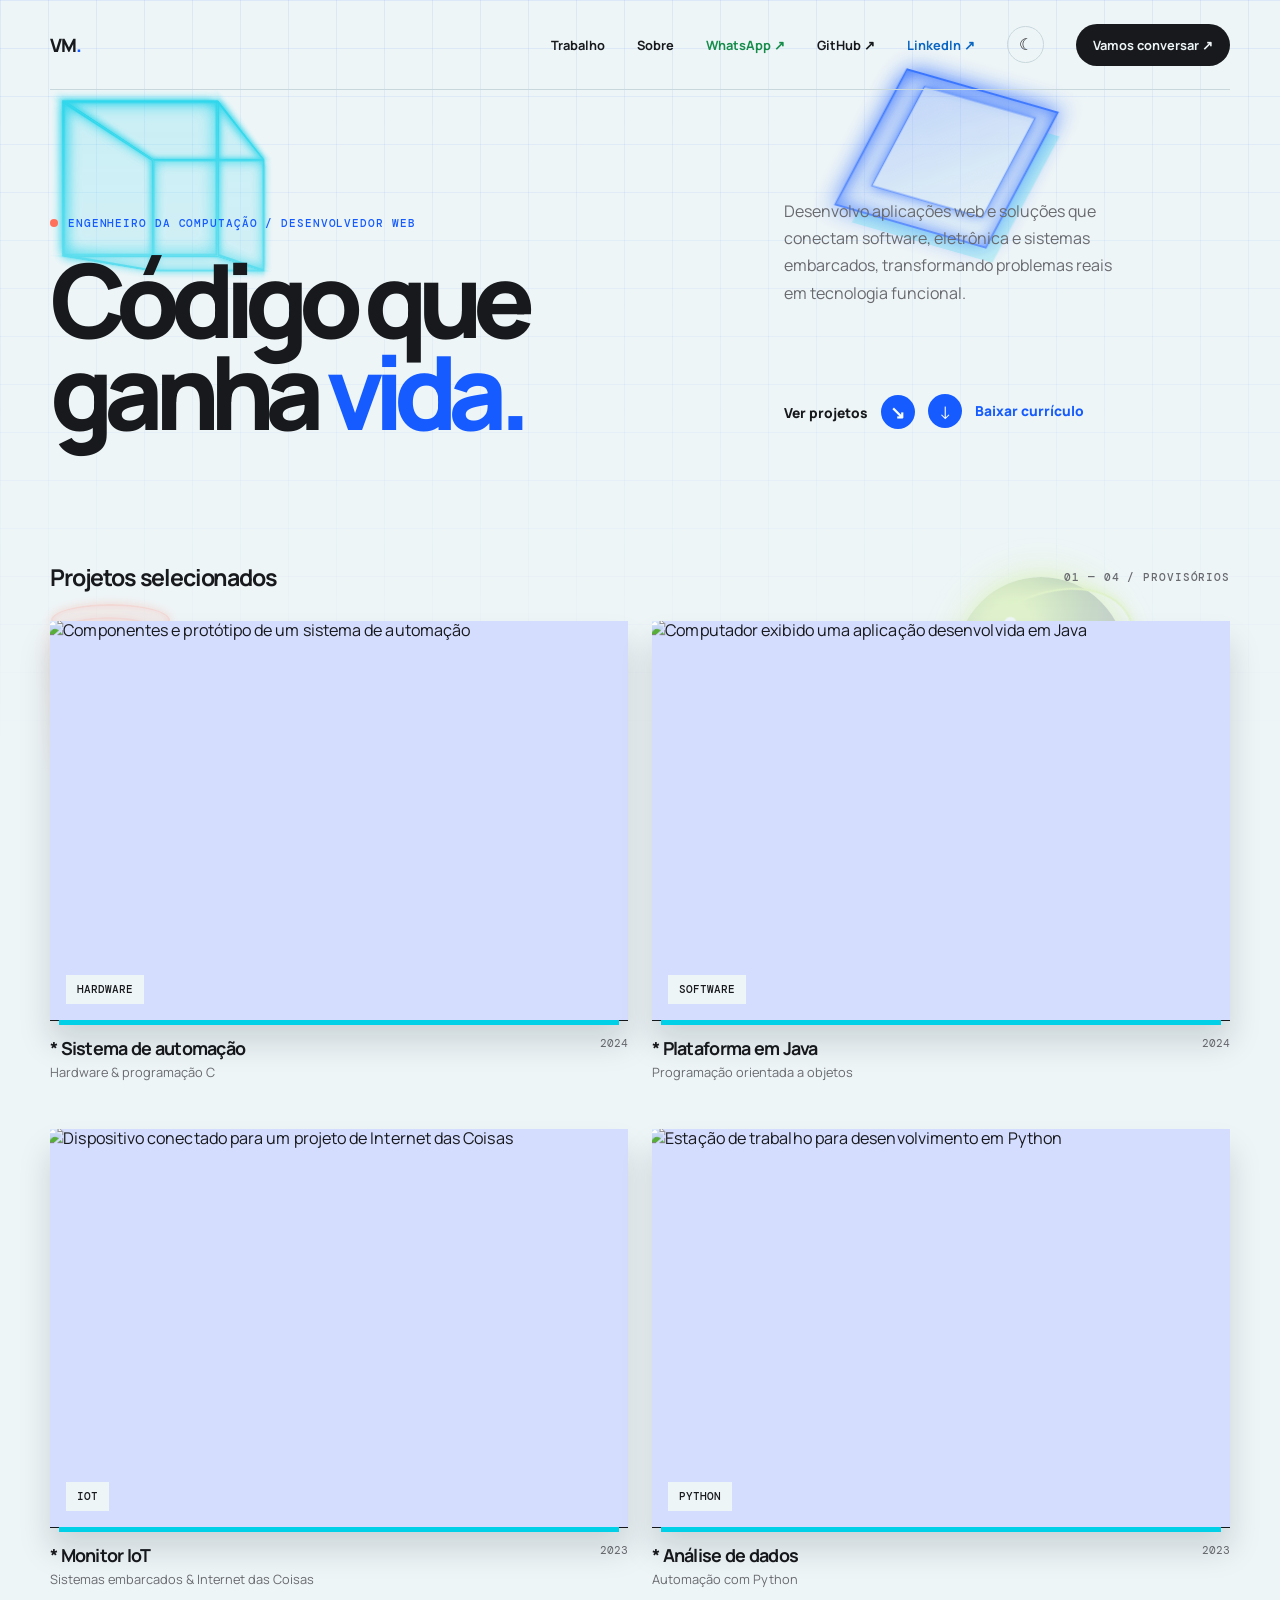
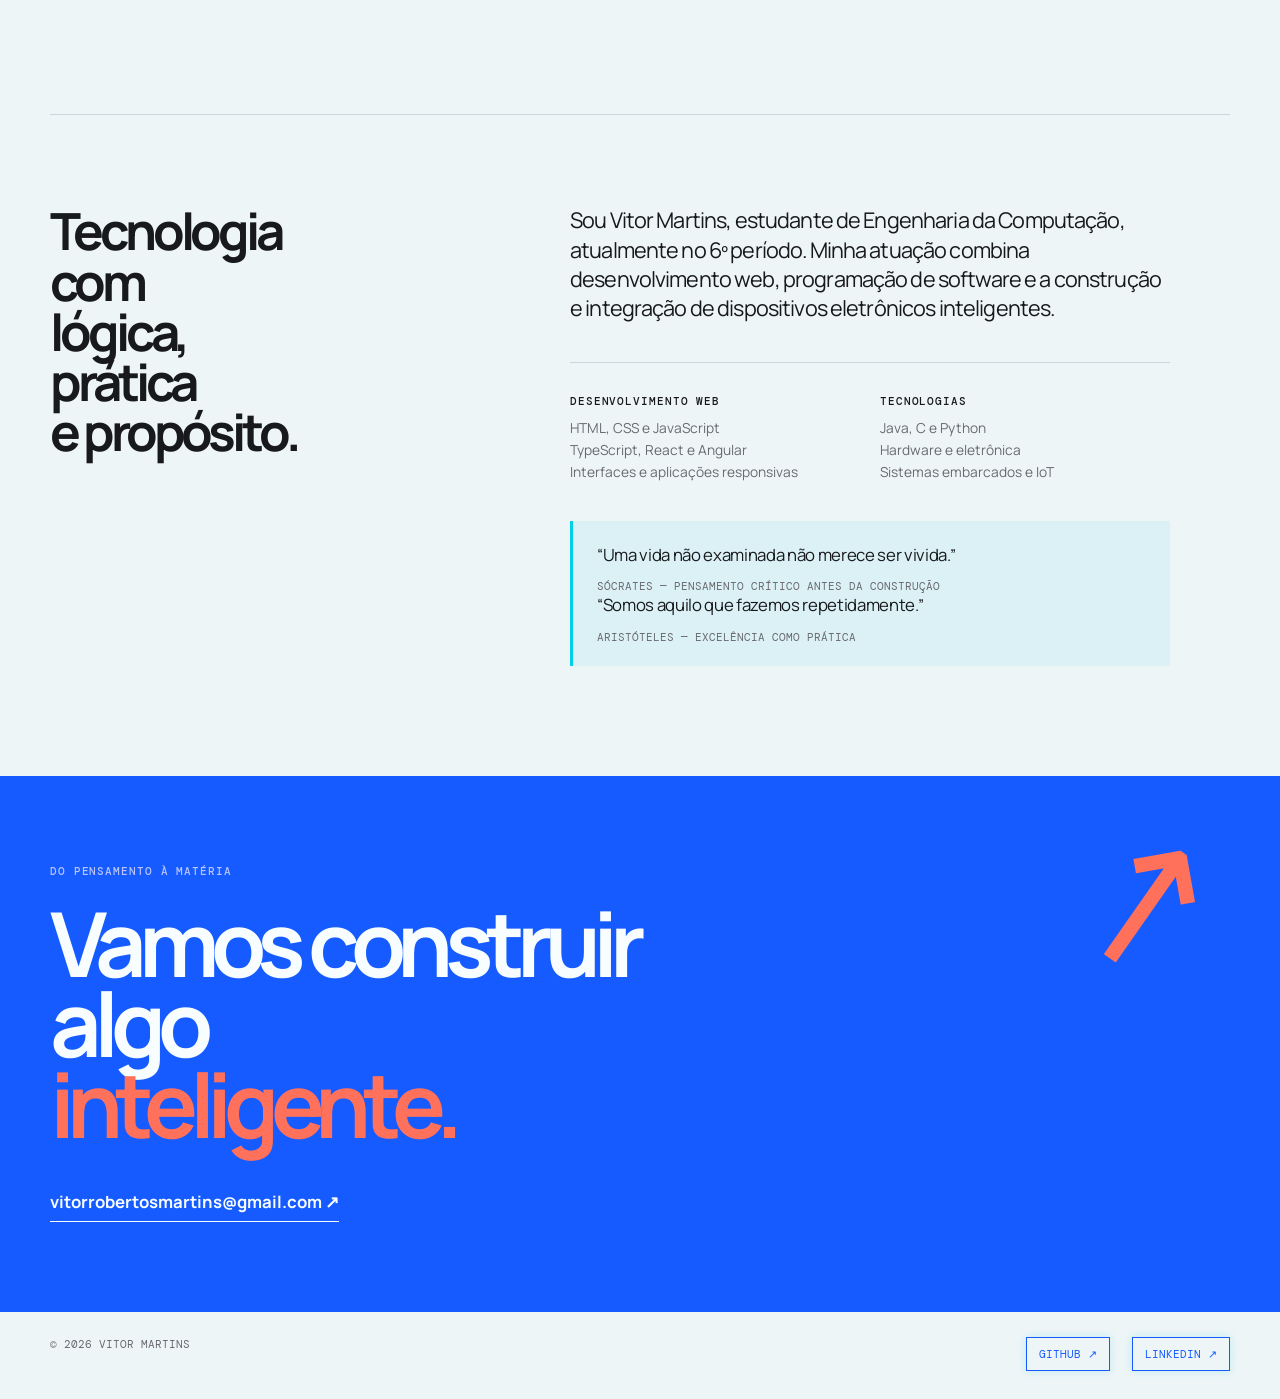
==== index.html @ 66c99a8d "primeiro commit" ====
<!DOCTYPE html>
<html lang="pt-BR">
<head>
    <meta charset="UTF-8">
    <meta name="viewport" content="width=device-width, initial-scale=1.0">
    <meta name="description" content="Portfólio de Vitor Martins, engenheiro da computação especializado em software, hardware e sistemas embarcados.">
    <link rel="preconnect" href="https://fonts.googleapis.com">
    <link rel="preconnect" href="https://fonts.gstatic.com" crossorigin>
    <link href="https://fonts.googleapis.com/css2?family=DM+Mono:wght@400;500&family=Manrope:wght@400;500;600;700;800&display=swap" rel="stylesheet">
    <title>Vitor Martins — Engenheiro da computação</title>
    <link rel="stylesheet" href="style.css">
</head>
<body>
    <div class="tech-background" aria-hidden="true">
        <div class="tech-object tech-cube">
            <div class="cube-core">
                <span class="cube-face cube-face--front"></span>
                <span class="cube-face cube-face--back"></span>
                <span class="cube-face cube-face--right"></span>
                <span class="cube-face cube-face--left"></span>
                <span class="cube-face cube-face--top"></span>
                <span class="cube-face cube-face--bottom"></span>
            </div>
        </div>
        <span class="tech-object tech-prism"></span>
        <span class="tech-object tech-sphere"></span>
        <span class="tech-object tech-cylinder"></span>
        <span class="tech-object tech-pyramid"></span>
    </div>
    <header class="shell topbar">
        <a class="mark" href="#top">VM<span>.</span></a>
        <nav class="nav" aria-label="Navegação principal">
            <a href="#trabalho">Trabalho</a>
            <a href="#sobre">Sobre</a>
            <a class="nav-whatsapp" href="https://wa.me/5581992710955" target="_blank" rel="noopener noreferrer">WhatsApp ↗</a>
            <a class="nav-github" href="https://github.com/VitorMartinsRS" target="_blank" rel="noopener noreferrer">GitHub ↗</a>
            <a class="nav-linkedin" href="https://www.linkedin.com/in/vitormartinsrs" target="_blank" rel="noopener noreferrer">LinkedIn ↗</a>
             <button class="theme-toggle" type="button" aria-label="Ativar tema escuro" title="Alternar tema"><span aria-hidden="true">☾</span></button>
            <a class="nav-contact" href="#contato">Vamos conversar ↗</a>
        </nav>
    </header>
    <main id="top">
        <section class="shell hero">
            <div>
                <div class="eyebrow">Engenheiro da computação / Desenvolvedor web</div>
                <h1>Código que<br>ganha <em>vida.</em></h1>
            </div>
            <div class="hero-aside">
                <p>Desenvolvo aplicações web e soluções que conectam software, eletrônica e sistemas embarcados, transformando problemas reais em tecnologia funcional.</p>
                <a class="arrow-link" href="#trabalho">Ver projetos <span>↘</span></a>
                <a class="resume-link" href="curriculo-vitor-martins.html" download>Baixar currículo</a>
            </div>
        </section>

        <section class="shell work-section" id="trabalho">
            <div class="section-head">
                <h2>Projetos selecionados</h2>
                <span class="label">01 — 04 / provisórios</span>
            </div>
            <div class="project-grid">
                <a class="project" href="#contato">
                    <div class="project-image"><img src="" alt="Componentes e protótipo de um sistema de automação" loading="lazy"><span class="project-tag">Hardware</span></div>
                    <div class="project-meta"><div><h3>* Sistema de automação</h3><p>Hardware & programação C</p></div><span class="project-year">2024</span></div>
                </a>
                <a class="project" href="#contato">
                    <div class="project-image"><img src="" alt="Computador exibido uma aplicação desenvolvida em Java" loading="lazy"><span class="project-tag">Software</span></div>
                    <div class="project-meta"><div><h3>* Plataforma em Java</h3><p>Programação orientada a objetos</p></div><span class="project-year">2024</span></div>
                </a>
                <a class="project" href="#contato">
                    <div class="project-image"><img src="" alt="Dispositivo conectado para um projeto de Internet das Coisas" loading="lazy"><span class="project-tag">IoT</span></div>
                    <div class="project-meta"><div><h3>* Monitor IoT</h3><p>Sistemas embarcados & Internet das Coisas</p></div><span class="project-year">2023</span></div>
                </a>
                <a class="project" href="#contato">
                    <div class="project-image"><img src="" alt="Estação de trabalho para desenvolvimento em Python" loading="lazy"><span class="project-tag">Python</span></div>
                    <div class="project-meta"><div><h3>* Análise de dados</h3><p>Automação com Python</p></div><span class="project-year">2023</span></div>
                </a>
            </div>
        </section>

        <section class="shell about" id="sobre">
            <h2>Tecnologia com<br>lógica, prática<br>e propósito.</h2>
            <div class="about-copy">
                <p>Sou Vitor Martins, estudante de Engenharia da Computação, atualmente no 6º período. Minha atuação combina desenvolvimento web, programação de software e a construção e integração de dispositivos eletrônicos inteligentes.</p>
                <div class="details">
                    <div><span class="label">Desenvolvimento web</span><p>HTML, CSS e JavaScript<br>TypeScript, React e Angular<br>Interfaces e aplicações responsivas</p></div>
                    <div><span class="label">Tecnologias</span><p>Java, C e Python<br>Hardware e eletrônica<br>Sistemas embarcados e IoT</p></div>
                </div>
                <div class="philosophy-note">
                    <blockquote>“Uma vida não examinada não merece ser vivida.”</blockquote>
                    <cite>Sócrates — pensamento crítico antes da construção</cite>
                    <blockquote>“Somos aquilo que fazemos repetidamente.”</blockquote>
                    <cite>Aristóteles — excelência como prática</cite>
                </div>
            </div>
        </section>
    </main>
    <section class="contact" id="contato">
        <div class="shell">
            <span class="label">Do pensamento à matéria</span>
            <h2>Vamos construir algo<br><span>inteligente.</span></h2>
            <a class="contact-link" href="mailto:vitorrobertosmartins@gmail.com">vitorrobertosmartins@gmail.com ↗</a>
        </div>
    </section>
    <footer class="shell">
        <span>© 2026 Vitor Martins</span>
        <div class="socials"><a class="social-link--featured" href="https://github.com/VitorMartinsRS" target="_blank" rel="noopener noreferrer">GitHub ↗</a><a class="social-link--featured" href="https://www.linkedin.com/in/vitormartinsrs" target="_blank" rel="noopener noreferrer">LinkedIn ↗</a></div>
    </footer>
    <script>
        const themeToggle = document.querySelector('.theme-toggle');
        const themeIcon = themeToggle.querySelector('span');
        const root = document.documentElement;

        function setTheme(theme) {
            const isDark = theme === 'dark';
            root.dataset.theme = isDark ? 'dark' : 'light';
            themeIcon.textContent = isDark ? '☀' : '☾';
            themeToggle.setAttribute('aria-label', isDark ? 'Ativar tema claro' : 'Ativar tema escuro');
        }

        const savedTheme = localStorage.getItem('portfolio-theme');
        const preferredTheme = window.matchMedia('(prefers-color-scheme: dark)').matches ? 'dark' : 'light';
        setTheme(savedTheme || preferredTheme);

        themeToggle.addEventListener('click', () => {
            const nextTheme = root.dataset.theme === 'dark' ? 'light' : 'dark';
            localStorage.setItem('portfolio-theme', nextTheme);
            setTheme(nextTheme);
        });
    </script>
</body>
</html>
---- style.css ----
:root {
            --ink: #17191c;
            --muted: #686a6f;
            --paper: #eef5f7;
            --line: #c7d7dc;
            --blue: #155bff;
            --coral: #ff715b;
            --cyan: #00cfe8;
            --lime: #a9e52b;
            --white: #f8fdff;
            --mono: "DM Mono", monospace;
            --sans: "Manrope", sans-serif;
        }

        :root[data-theme="dark"] {
            --ink: #eaf7ff;
            --muted: #9bb1c2;
            --paper: #081522;
            --line: #28435b;
            --white: #f8fdff;
        }

        * { box-sizing: border-box; }

        html { scroll-behavior: smooth; }

        body {
            margin: 0;
            color: var(--ink);
            background: var(--paper);
            font-family: var(--sans);
            -webkit-font-smoothing: antialiased;
            transition: color .25s ease, background-color .25s ease;
        }

        .tech-background {
            position: fixed;
            z-index: 0;
            inset: 0;
            overflow: hidden;
            pointer-events: none;
            perspective: 900px;
            opacity: .92;
            background-image: linear-gradient(rgba(21, 91, 255, .085) 1px, transparent 1px), linear-gradient(90deg, rgba(21, 91, 255, .085) 1px, transparent 1px);
            background-size: 48px 48px;
            mask-image: linear-gradient(to bottom, black 0%, transparent 88%);
        }

        .tech-object { position: absolute; pointer-events: none; transform-style: preserve-3d; }
        .tech-cube { width: 130px; height: 130px; top: 15%; left: 9%; color: var(--cyan); perspective: 700px; animation: cube-float 16s ease-in-out infinite; }
        .tech-cube .cube-core { position: absolute; inset: 0; transform-style: preserve-3d; animation: cube-spin 18s linear infinite; }
        .cube-face { position: absolute; inset: 0; border: 2px solid currentColor; background: rgba(0, 207, 232, .1); box-shadow: 0 0 9px currentColor, inset 0 0 14px currentColor; backface-visibility: visible; }
        .cube-face--front { transform: translateZ(65px); }
        .cube-face--back { transform: rotateY(180deg) translateZ(65px); }
        .cube-face--right { transform: rotateY(90deg) translateZ(65px); }
        .cube-face--left { transform: rotateY(-90deg) translateZ(65px); }
        .cube-face--top { transform: rotateX(90deg) translateZ(65px); }
        .cube-face--bottom { transform: rotateX(-90deg) translateZ(65px); }
        .tech-prism { width: 155px; height: 155px; top: 9%; right: 20%; color: var(--blue); transform: rotate(28deg) skewY(-12deg); border: 2px solid currentColor; background: linear-gradient(135deg, rgba(21, 91, 255, .28), rgba(0, 207, 232, .04)); box-shadow: 18px 18px 0 -6px rgba(0, 207, 232, .3), 0 0 22px var(--blue), inset 0 0 18px var(--blue); animation: prism-float 19s ease-in-out infinite; }
        .tech-prism::after { content: ""; position: absolute; inset: 20px; border: 1px solid currentColor; transform: translateZ(20px); box-shadow: 0 0 12px currentColor; }
        .tech-sphere { width: 170px; height: 170px; right: 12%; bottom: 17%; border-radius: 50%; background: radial-gradient(circle at 32% 27%, #f8fdff 0 3%, var(--lime) 4% 12%, #4e8e18 38%, #071b22 76%); box-shadow: -18px 20px 0 -8px rgba(169, 229, 43, .55), 0 0 18px var(--lime), 0 0 48px rgba(169, 229, 43, .6); animation: sphere-float 21s ease-in-out infinite; }
        .tech-sphere::after { content: ""; position: absolute; inset: 20px -15px; border: 2px solid var(--lime); border-radius: 50%; transform: rotate(-28deg); box-shadow: 0 0 10px var(--lime); }
        .tech-cylinder { width: 115px; height: 175px; left: 4%; bottom: 12%; color: var(--coral); border: 2px solid currentColor; border-radius: 50% / 12%; background: linear-gradient(90deg, rgba(255, 113, 91, .06), rgba(255, 113, 91, .36), rgba(255, 113, 91, .06)); box-shadow: 0 0 18px var(--coral), inset 0 0 20px var(--coral); animation: cylinder-float 18s ease-in-out infinite; }
        .tech-cylinder::before, .tech-cylinder::after { content: ""; position: absolute; left: -2px; width: calc(100% + 4px); height: 28px; border: 2px solid currentColor; border-radius: 50%; box-shadow: 0 0 10px currentColor, inset 0 0 9px currentColor; }
        .tech-cylinder::before { top: -15px; background: rgba(255, 113, 91, .2); }
        .tech-cylinder::after { bottom: -15px; }
        .tech-pyramid { width: 165px; height: 155px; right: 34%; bottom: 4%; color: var(--cyan); clip-path: polygon(50% 0, 100% 100%, 0 100%); background: linear-gradient(118deg, rgba(0, 207, 232, .68) 0 31%, rgba(21, 91, 255, .35) 32% 58%, rgba(169, 229, 43, .25) 59% 100%); filter: drop-shadow(0 0 8px var(--cyan)) drop-shadow(0 0 22px rgba(0, 207, 232, .7)); animation: pyramid-float 20s ease-in-out infinite; }
        .tech-pyramid::before { content: ""; position: absolute; inset: 17px 25px 20px; clip-path: polygon(50% 0, 100% 100%, 0 100%); border: 2px solid currentColor; background: linear-gradient(145deg, rgba(248, 253, 255, .3), transparent 38%); box-shadow: inset 0 0 15px currentColor; }
        .tech-pyramid::after { content: ""; position: absolute; left: -8px; right: -8px; bottom: -4px; height: 18px; border: 2px solid var(--lime); border-radius: 50%; box-shadow: 0 0 8px var(--lime), 0 0 20px rgba(169, 229, 43, .75); }

        @keyframes cube-float { 0%, 100% { transform: translate3d(0, 0, 0); } 50% { transform: translate3d(38px, 28px, 0); } }
        @keyframes cube-spin { from { transform: rotateX(-18deg) rotateY(0deg) rotateZ(8deg); } to { transform: rotateX(-18deg) rotateY(360deg) rotateZ(8deg); } }
        @keyframes prism-float { 0%, 100% { transform: rotate(28deg) skewY(-12deg) translate3d(0, 0, 0); } 50% { transform: rotate(48deg) skewY(-12deg) translate3d(-28px, 36px, 0); } }
        @keyframes sphere-float { 0%, 100% { transform: translate3d(0, 0, 0) rotate(0deg); } 50% { transform: translate3d(-32px, -46px, 0) rotate(25deg); } }
        @keyframes cylinder-float { 0%, 100% { transform: translate3d(0, 0, 0) rotate(-8deg); } 50% { transform: translate3d(28px, -34px, 0) rotate(8deg); } }
        @keyframes pyramid-float {
            0%, 100% { transform: translate3d(0, 0, 0) rotate(0deg); }
            25% { transform: translate3d(42px, -18px, 28px) rotate(8deg); }
            50% { transform: translate3d(-24px, -62px, 70px) rotate(18deg); }
            75% { transform: translate3d(-70px, -20px, 28px) rotate(8deg); }
        }

        body > header, body > main, body > .contact, body > footer { position: relative; z-index: 1; }

        @media (prefers-reduced-motion: reduce) {
            html { scroll-behavior: auto; }
            .tech-object, .tech-cube .cube-core, body, .project-image img { animation: none; transition: none; }
        }

        a { color: inherit; text-decoration: none; }

        .shell { width: min(1180px, calc(100% - 64px)); margin: 0 auto; }

        .topbar {
            display: flex;
            align-items: center;
            justify-content: space-between;
            height: 90px;
            border-bottom: 1px solid var(--line);
        }

        .mark { font-size: 1.15rem; font-weight: 800; letter-spacing: -.06em; }
        .mark span { color: var(--blue); }

        .nav { display: flex; align-items: center; gap: 32px; font-size: .8rem; font-weight: 700; }
        .nav a { transition: color .2s ease; }
        .nav a:hover { color: var(--blue); }
        .nav .nav-whatsapp { color: #168c4b; }
        .nav .nav-whatsapp:hover { color: #0d6d39; }
        .nav .nav-github { color: var(--ink); }
        .nav .nav-linkedin { color: #0a66c2; }
        .nav .nav-github:hover, .nav .nav-linkedin:hover { color: var(--blue); }
        .nav .nav-contact { color: var(--paper); background: var(--ink); padding: 12px 17px; border-radius: 99px; }
        .theme-toggle { display: grid; place-items: center; width: 37px; height: 37px; padding: 0; color: var(--ink); background: transparent; border: 1px solid var(--line); border-radius: 50%; cursor: pointer; font-size: 1rem; transition: color .2s ease, border-color .2s ease, transform .2s ease; }
        .theme-toggle:hover { color: var(--blue); border-color: var(--blue); transform: rotate(12deg); }
        .theme-toggle:focus-visible { outline: 2px solid var(--blue); outline-offset: 3px; }

        .hero { padding: 108px 0 124px; display: grid; grid-template-columns: 1.2fr .8fr; gap: 64px; align-items: end; }
        .eyebrow, .label { font: 500 .7rem var(--mono); letter-spacing: .08em; text-transform: uppercase; }
        .eyebrow { display: flex; align-items: center; gap: 10px; color: var(--blue); }
        .eyebrow::before { content: ""; width: 8px; height: 8px; background: var(--coral); border-radius: 50%; }
        h1 { max-width: 760px; margin: 23px 0 0; font-size: clamp(3.8rem, 8vw, 7.4rem); line-height: .9; letter-spacing: -.095em; font-weight: 800; }
        h1 em { color: var(--blue); font-style: normal; }
        .hero-aside { padding-bottom: 8px; }
        .hero-aside p { max-width: 340px; margin: 0 0 36px; color: var(--muted); font-size: 1rem; line-height: 1.7; }
        .arrow-link { display: inline-flex; gap: 13px; align-items: center; font-weight: 800; font-size: .86rem; }
        .arrow-link span { display: grid; place-items: center; width: 34px; height: 34px; color: var(--white); background: var(--blue); border-radius: 50%; font-size: 1.1rem; transition: transform .2s ease; }
        .arrow-link:hover span { transform: translate(3px,-3px); }
        .resume-link { display: inline-flex; align-items: center; gap: 13px; margin-top: 51px; margin-left: 10px; color: var(--blue); font: 800 .86rem var(--sans); text-transform: none; }
        .resume-link::before { content: "↓"; display: grid; place-items: center; width: 34px; height: 34px; color: var(--white); background: var(--blue); border-radius: 50%; font: 1.1rem var(--sans); transition: transform .2s ease; }
        .resume-link:hover::before { transform: translateY(3px); }

        .work-section { padding-bottom: 126px; }
        .section-head { display: flex; align-items: center; justify-content: space-between; margin-bottom: 28px; }
        .section-head h2 { margin: 0; font-size: 1.45rem; letter-spacing: -.05em; }
        .section-head .label { color: var(--muted); }
        .project-grid { display: grid; grid-template-columns: 1fr 1fr; gap: 48px 24px; perspective: 1200px; }
        .project { min-width: 0; perspective: 900px; }
        .project-image { position: relative; overflow: hidden; aspect-ratio: 1.45; background: #d5ddff; transform: rotateX(0deg) rotateY(0deg) translateZ(0); transform-style: preserve-3d; box-shadow: 0 14px 0 -9px var(--cyan), 0 22px 30px rgba(8, 21, 34, .15); transition: transform .6s cubic-bezier(.2,.7,.2,1), box-shadow .6s ease; }
        .project-image::after { content: ""; position: absolute; inset: 12px; border: 1px solid rgba(0, 207, 232, .55); opacity: 0; transform: translateZ(24px); pointer-events: none; transition: opacity .4s ease; }
        .project-image img { width: 100%; height: 100%; display: block; object-fit: cover; transform: translateZ(0) scale(1.01); transition: transform .6s cubic-bezier(.2,.7,.2,1), filter .6s ease; }
        .project:nth-child(1):hover .project-image { transform: rotateX(3deg) rotateY(-5deg) translateZ(16px); }
        .project:nth-child(2):hover .project-image { transform: rotateX(3deg) rotateY(5deg) translateZ(16px); }
        .project:nth-child(3):hover .project-image { transform: rotateX(-3deg) rotateY(-5deg) translateZ(16px); }
        .project:nth-child(4):hover .project-image { transform: rotateX(-3deg) rotateY(5deg) translateZ(16px); }
        .project:hover .project-image { box-shadow: 0 18px 0 -9px var(--cyan), 0 28px 42px rgba(8, 21, 34, .28); }
        .project:hover .project-image::after { opacity: 1; }
        .project:hover img { transform: translateZ(18px) scale(1.07); filter: saturate(1.12) contrast(1.04); }
        .project-tag { position: absolute; left: 16px; bottom: 16px; padding: 8px 11px; color: var(--ink); background: var(--paper); font: 500 .66rem var(--mono); text-transform: uppercase; }
        .project-meta { display: flex; justify-content: space-between; gap: 18px; padding-top: 15px; border-top: 1px solid var(--ink); }
        .project-meta h3 { margin: 0; font-size: 1.12rem; letter-spacing: -.04em; }
        .project-meta p { margin: 3px 0 0; color: var(--muted); font-size: .8rem; }
        .project-year { color: var(--muted); font: .7rem var(--mono); }

        .about { display: grid; grid-template-columns: .8fr 1.2fr; gap: 80px; padding: 90px 0 110px; border-top: 1px solid var(--line); }
        .about h2 { margin: 0; max-width: 260px; font-size: clamp(2.2rem, 4vw, 4rem); line-height: .98; letter-spacing: -.08em; }
        .about-copy { max-width: 600px; }
        .about-copy > p { margin: 0 0 40px; font-size: 1.35rem; line-height: 1.35; letter-spacing: -.04em; }
        .details { display: grid; grid-template-columns: repeat(2, 1fr); gap: 20px; padding-top: 25px; border-top: 1px solid var(--line); }
        .details p { margin: 7px 0 0; color: var(--muted); font-size: .86rem; line-height: 1.6; }
        .philosophy-note { margin-top: 38px; padding: 22px 24px; border-left: 3px solid var(--cyan); background: rgba(0, 207, 232, .08); }
        .philosophy-note blockquote { margin: 0; font-size: 1.05rem; line-height: 1.45; letter-spacing: -.02em; }
        .philosophy-note cite { display: block; margin-top: 12px; color: var(--muted); font: .68rem var(--mono); font-style: normal; text-transform: uppercase; }

        .contact { position: relative; overflow: hidden; padding: 82px 0 90px; color: var(--white); background: var(--blue); }
        .contact::after { content: "↗"; position: absolute; right: 5%; top: 30px; color: var(--coral); font-size: 11rem; line-height: 1; font-weight: 300; transform: rotate(-10deg); }
        .contact .label { color: #b9c4ff; }
        .contact h2 { position: relative; z-index: 1; max-width: 720px; margin: 23px 0 45px; font-size: clamp(3rem, 7vw, 6.5rem); line-height: .9; letter-spacing: -.09em; }
        .contact h2 span { color: var(--coral); }
        .contact-link { position: relative; z-index: 1; display: inline-block; padding-bottom: 8px; border-bottom: 1px solid var(--white); font-size: 1.05rem; font-weight: 700; }

        footer { display: flex; justify-content: space-between; padding: 25px 0 28px; color: var(--muted); font: .67rem var(--mono); text-transform: uppercase; }
        footer .socials { display: flex; gap: 22px; color: var(--ink); }
        footer .social-link--featured { padding: 9px 12px; color: var(--blue); border: 1px solid var(--blue); box-shadow: 0 0 9px rgba(0, 207, 232, .22); transition: color .2s ease, background-color .2s ease, box-shadow .2s ease, transform .2s ease; }
        footer .social-link--featured:hover { color: var(--paper); background: var(--blue); box-shadow: 0 0 16px rgba(0, 207, 232, .55); transform: translateY(-2px); }

        @media (max-width: 720px) {
            .shell { width: min(100% - 40px, 560px); }
            .topbar { height: 74px; }
            .nav { gap: 15px; font-size: .68rem; }
            .nav a:not(.nav-contact):not(.nav-whatsapp):not(.nav-github):not(.nav-linkedin) { display: none; }
            .nav .nav-contact { padding: 10px 13px; }
            .hero { display: block; padding: 78px 0 90px; }
            h1 { font-size: clamp(3.55rem, 17vw, 6rem); }
            .hero-aside { padding-top: 35px; }
            .hero-aside p { margin-bottom: 25px; }
            .work-section { padding-bottom: 88px; }
            .project-grid { grid-template-columns: 1fr; gap: 40px; }
            .about { display: block; padding: 64px 0 76px; }
            .about h2 { margin-bottom: 38px; }
            .about-copy > p { font-size: 1.15rem; }
            .contact { padding: 68px 0 74px; }
            .contact::after { right: -7%; top: 45px; font-size: 8rem; }
            footer { display: block; line-height: 2; }
            footer .socials { margin-top: 8px; }
        }
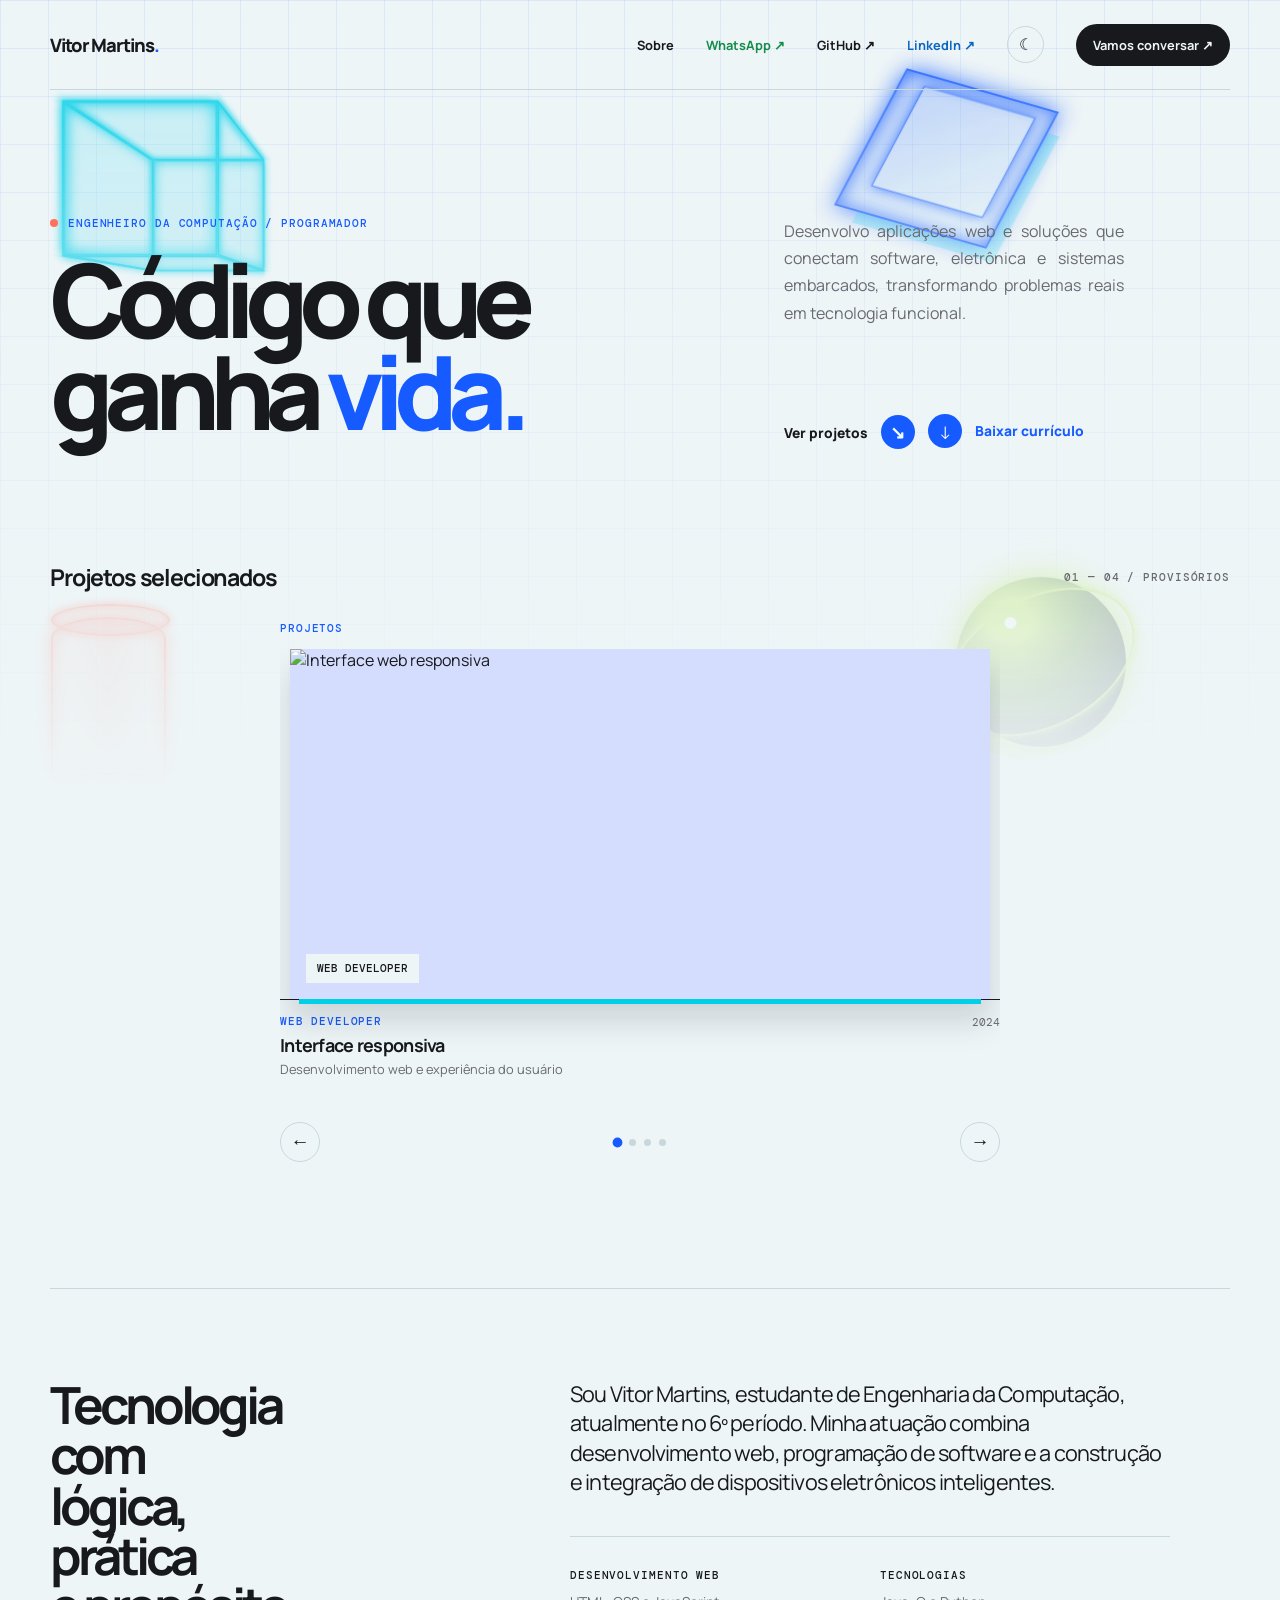
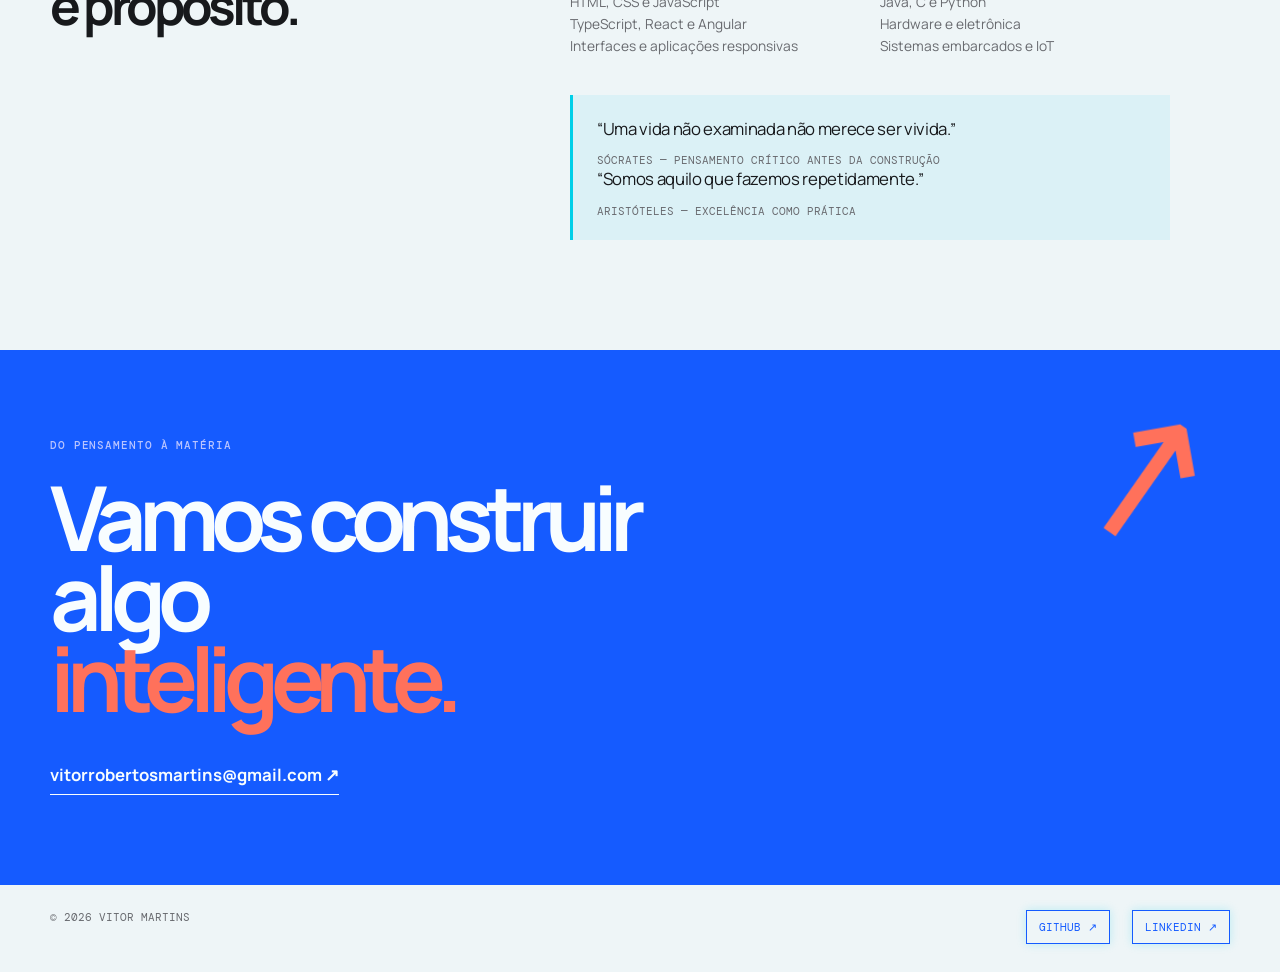
==== commit ec1e5176: "atualização" ====
--- a/index.html
+++ b/index.html
@@ -28,9 +28,8 @@
         <span class="tech-object tech-pyramid"></span>
     </div>
     <header class="shell topbar">
-        <a class="mark" href="#top">VM<span>.</span></a>
+        <a class="mark" href="#top">Vitor Martins<span>.</span></a>
         <nav class="nav" aria-label="Navegação principal">
-            <a href="#trabalho">Trabalho</a>
             <a href="#sobre">Sobre</a>
             <a class="nav-whatsapp" href="https://wa.me/5581992710955" target="_blank" rel="noopener noreferrer">WhatsApp ↗</a>
             <a class="nav-github" href="https://github.com/VitorMartinsRS" target="_blank" rel="noopener noreferrer">GitHub ↗</a>
@@ -42,7 +41,7 @@
     <main id="top">
         <section class="shell hero">
             <div>
-                <div class="eyebrow">Engenheiro da computação / Desenvolvedor web</div>
+                <div class="eyebrow">Engenheiro da computação / Programador</div>
                 <h1>Código que<br>ganha <em>vida.</em></h1>
             </div>
             <div class="hero-aside">
@@ -57,23 +56,33 @@
                 <h2>Projetos selecionados</h2>
                 <span class="label">01 — 04 / provisórios</span>
             </div>
-            <div class="project-grid">
-                <a class="project" href="#contato">
-                    <div class="project-image"><img src="" alt="Componentes e protótipo de um sistema de automação" loading="lazy"><span class="project-tag">Hardware</span></div>
-                    <div class="project-meta"><div><h3>* Sistema de automação</h3><p>Hardware & programação C</p></div><span class="project-year">2024</span></div>
-                </a>
-                <a class="project" href="#contato">
-                    <div class="project-image"><img src="" alt="Computador exibido uma aplicação desenvolvida em Java" loading="lazy"><span class="project-tag">Software</span></div>
-                    <div class="project-meta"><div><h3>* Plataforma em Java</h3><p>Programação orientada a objetos</p></div><span class="project-year">2024</span></div>
-                </a>
-                <a class="project" href="#contato">
-                    <div class="project-image"><img src="" alt="Dispositivo conectado para um projeto de Internet das Coisas" loading="lazy"><span class="project-tag">IoT</span></div>
-                    <div class="project-meta"><div><h3>* Monitor IoT</h3><p>Sistemas embarcados & Internet das Coisas</p></div><span class="project-year">2023</span></div>
-                </a>
-                <a class="project" href="#contato">
-                    <div class="project-image"><img src="" alt="Estação de trabalho para desenvolvimento em Python" loading="lazy"><span class="project-tag">Python</span></div>
-                    <div class="project-meta"><div><h3>* Análise de dados</h3><p>Automação com Python</p></div><span class="project-year">2023</span></div>
-                </a>
+            <div class="project-carousels">
+                <section class="theme-carousel theme-carousel--featured" data-carousel aria-labelledby="themes-title">
+                    <h3 id="themes-title" class="theme-carousel-title">Projetos</h3>
+                    <div class="project-grid" data-carousel-track>
+                        <a class="project" href="#contato">
+                            <div class="project-image"><img src="images/web-interface.svg" alt="Interface web responsiva"><span class="project-tag">Web Developer</span></div>
+                            <div class="project-meta"><div><span class="project-theme">Web Developer</span><h4>Interface responsiva</h4><p>Desenvolvimento web e experiência do usuário</p></div><span class="project-year">2024</span></div>
+                        </a>
+                        <a class="project project-slot" href="#contato">
+                            <div class="project-image"><img src="images/dashboard.svg" alt="Dashboard de automação"><span class="project-tag">Hardware</span></div>
+                            <div class="project-meta"><div><span class="project-theme">Hardware</span><h4>Sistema de automação</h4><p>Integração eletrônica e sistemas embarcados</p></div><span class="project-year">2025</span></div>
+                        </a>
+                        <a class="project project-slot" href="#contato">
+                            <div class="project-image"><img src="images/mobile-layout.svg" alt="Interface de plataforma de software"><span class="project-tag">Software</span></div>
+                            <div class="project-meta"><div><span class="project-theme">Software</span><h4>Plataforma em Java</h4><p>Programação orientada a objetos</p></div><span class="project-year">2025</span></div>
+                        </a>
+                        <a class="project project-slot" href="#contato">
+                            <div class="project-image"><img src="images/python-gui.svg" alt="Programa feito em Python com interface gráfica"><span class="project-tag">Python</span></div>
+                            <div class="project-meta"><div><span class="project-theme">Python</span><h4>Programa com interface gráfica</h4><p>Aplicação desktop desenvolvida em Python</p></div><span class="project-year">2026</span></div>
+                        </a>
+                    </div>
+                    <div class="carousel-controls" aria-label="Controles dos projetos">
+                        <button class="carousel-button" type="button" data-carousel-prev aria-label="Projeto anterior">←</button>
+                        <div class="carousel-dots" data-carousel-dots></div>
+                        <button class="carousel-button" type="button" data-carousel-next aria-label="Próximo projeto">→</button>
+                    </div>
+                </section>
             </div>
         </section>
 
@@ -105,10 +114,12 @@
         <span>© 2026 Vitor Martins</span>
         <div class="socials"><a class="social-link--featured" href="https://github.com/VitorMartinsRS" target="_blank" rel="noopener noreferrer">GitHub ↗</a><a class="social-link--featured" href="https://www.linkedin.com/in/vitormartinsrs" target="_blank" rel="noopener noreferrer">LinkedIn ↗</a></div>
     </footer>
+    <button class="back-to-top" type="button" aria-label="Voltar ao topo" title="Voltar ao topo" hidden>↑</button>
     <script>
         const themeToggle = document.querySelector('.theme-toggle');
         const themeIcon = themeToggle.querySelector('span');
         const root = document.documentElement;
+        const backToTop = document.querySelector('.back-to-top');
 
         function setTheme(theme) {
             const isDark = theme === 'dark';
@@ -126,6 +137,75 @@
             localStorage.setItem('portfolio-theme', nextTheme);
             setTheme(nextTheme);
         });
+
+        backToTop.addEventListener('click', () => window.scrollTo({ top: 0, behavior: 'smooth' }));
+        window.addEventListener('scroll', () => {
+            backToTop.hidden = window.scrollY <= 120;
+        }, { passive: true });
+
+        document.querySelectorAll('[data-carousel]').forEach((carousel) => {
+            const track = carousel.querySelector('[data-carousel-track]');
+            const slides = [...track.children];
+            const dots = carousel.querySelector('[data-carousel-dots]');
+            let currentSlide = 0;
+
+            slides.forEach((slide, index) => {
+                const dot = document.createElement('button');
+                dot.type = 'button';
+                dot.className = 'carousel-dot';
+                dot.setAttribute('aria-label', `Ir para o projeto ${index + 1}`);
+                dot.addEventListener('click', () => goToSlide(index));
+                dots.append(dot);
+            });
+
+            function goToSlide(index) {
+                currentSlide = (index + slides.length) % slides.length;
+                track.scrollTo({
+                    left: slides[currentSlide].offsetLeft,
+                    behavior: 'smooth'
+                });
+                updateControls();
+            }
+
+            function updateControls() {
+                dots.querySelectorAll('.carousel-dot').forEach((dot, dotIndex) => {
+                    dot.classList.toggle('is-active', dotIndex === currentSlide);
+                });
+            }
+
+            track.addEventListener('scroll', () => {
+                const nearestSlide = slides.reduce((nearest, slide, index) => {
+                    const distance = Math.abs(track.scrollLeft - slide.offsetLeft);
+                    return distance < nearest.distance ? { index, distance } : nearest;
+                }, { index: 0, distance: Infinity });
+
+                if (nearestSlide.index !== currentSlide) {
+                    currentSlide = nearestSlide.index;
+                    updateControls();
+                }
+            }, { passive: true });
+
+            carousel.querySelector('[data-carousel-prev]').addEventListener('click', () => goToSlide(currentSlide - 1));
+            carousel.querySelector('[data-carousel-next]').addEventListener('click', () => goToSlide(currentSlide + 1));
+            goToSlide(0);
+
+            let autoplay;
+            const startAutoplay = () => {
+                stopAutoplay();
+                autoplay = window.setInterval(() => {
+                    goToSlide(currentSlide + 1);
+                }, 5000);
+            };
+            const stopAutoplay = () => window.clearInterval(autoplay);
+
+            carousel.addEventListener('mouseenter', stopAutoplay);
+            carousel.addEventListener('mouseleave', startAutoplay);
+            carousel.addEventListener('focusin', stopAutoplay);
+            carousel.addEventListener('focusout', (event) => {
+                if (!carousel.contains(event.relatedTarget)) startAutoplay();
+            });
+            startAutoplay();
+        });
     </script>
 </body>
 </html>
--- a/style.css
+++ b/style.css
@@ -1,7 +1,6 @@
-
-        :root {
-            --ink: #17191c;
-            --muted: #686a6f;
+  :root {
+    --ink: #17191c;
+    --muted: #686a6f;
             --paper: #eef5f7;
             --line: #c7d7dc;
             --blue: #155bff;
@@ -122,8 +121,8 @@
         .eyebrow::before { content: ""; width: 8px; height: 8px; background: var(--coral); border-radius: 50%; }
         h1 { max-width: 760px; margin: 23px 0 0; font-size: clamp(3.8rem, 8vw, 7.4rem); line-height: .9; letter-spacing: -.095em; font-weight: 800; }
         h1 em { color: var(--blue); font-style: normal; }
-        .hero-aside { padding-bottom: 8px; }
-        .hero-aside p { max-width: 340px; margin: 0 0 36px; color: var(--muted); font-size: 1rem; line-height: 1.7; }
+        .hero-aside { padding-bottom: 8px; transform: translateY(20px); }
+        .hero-aside p { max-width: 340px; margin: 0 0 36px; color: var(--muted); font-size: 1rem; line-height: 1.7; text-align: justify; }
         .arrow-link { display: inline-flex; gap: 13px; align-items: center; font-weight: 800; font-size: .86rem; }
         .arrow-link span { display: grid; place-items: center; width: 34px; height: 34px; color: var(--white); background: var(--blue); border-radius: 50%; font-size: 1.1rem; transition: transform .2s ease; }
         .arrow-link:hover span { transform: translate(3px,-3px); }
@@ -135,23 +134,62 @@
         .section-head { display: flex; align-items: center; justify-content: space-between; margin-bottom: 28px; }
         .section-head h2 { margin: 0; font-size: 1.45rem; letter-spacing: -.05em; }
         .section-head .label { color: var(--muted); }
-        .project-grid { display: grid; grid-template-columns: 1fr 1fr; gap: 48px 24px; perspective: 1200px; }
-        .project { min-width: 0; perspective: 900px; }
-        .project-image { position: relative; overflow: hidden; aspect-ratio: 1.45; background: #d5ddff; transform: rotateX(0deg) rotateY(0deg) translateZ(0); transform-style: preserve-3d; box-shadow: 0 14px 0 -9px var(--cyan), 0 22px 30px rgba(8, 21, 34, .15); transition: transform .6s cubic-bezier(.2,.7,.2,1), box-shadow .6s ease; }
-        .project-image::after { content: ""; position: absolute; inset: 12px; border: 1px solid rgba(0, 207, 232, .55); opacity: 0; transform: translateZ(24px); pointer-events: none; transition: opacity .4s ease; }
-        .project-image img { width: 100%; height: 100%; display: block; object-fit: cover; transform: translateZ(0) scale(1.01); transition: transform .6s cubic-bezier(.2,.7,.2,1), filter .6s ease; }
-        .project:nth-child(1):hover .project-image { transform: rotateX(3deg) rotateY(-5deg) translateZ(16px); }
-        .project:nth-child(2):hover .project-image { transform: rotateX(3deg) rotateY(5deg) translateZ(16px); }
-        .project:nth-child(3):hover .project-image { transform: rotateX(-3deg) rotateY(-5deg) translateZ(16px); }
-        .project:nth-child(4):hover .project-image { transform: rotateX(-3deg) rotateY(5deg) translateZ(16px); }
+        .project-carousel { position: relative; }
+        .project-carousels { display: grid; grid-template-columns: repeat(2, minmax(0, 1fr)); gap: 64px 24px; }
+        .theme-carousel { min-width: 0; }
+        .theme-carousel--featured {
+            grid-column: 1 / -1;
+            width: min(100%, 720px);
+            margin: 0 auto;
+        }
+        .theme-carousel-title { margin: 0 0 14px; color: var(--blue); font: 500 .7rem var(--mono); letter-spacing: .08em; text-transform: uppercase; }
+        .theme-carousel--featured .project-grid {
+            grid-template-columns: none;
+            grid-auto-flow: column;
+            grid-auto-columns: 100%;
+            overflow-x: auto;
+            scroll-snap-type: x mandatory;
+        }
+        .theme-carousel--featured .project-image {
+            width: min(calc(100% - 20px), 800px);
+            margin: 0 auto;
+            aspect-ratio: 16 / 8;
+        }
+        .project-grid {
+            display: grid;
+            grid-template-columns: repeat(2, minmax(0, 1fr));
+            gap: 24px;
+            overflow: visible;
+            padding: 0 0 18px;
+            scroll-snap-type: none;
+            scrollbar-width: none;
+        }
+        .project-grid::-webkit-scrollbar { display: none; }
+        .project { min-width: 0; scroll-snap-align: start; }
+        .project-image { position: relative; overflow: hidden; aspect-ratio: 16 / 10; background: #d5ddff; box-shadow: 0 14px 0 -9px var(--cyan), 0 22px 30px rgba(8, 21, 34, .15); transition: box-shadow .6s ease; }
+        .project-image::after { content: ""; position: absolute; inset: 12px; border: 1px solid rgba(0, 207, 232, .55); opacity: 0; pointer-events: none; transition: opacity .4s ease; }
+        .project-image img { width: 100%; height: 100%; display: block; object-fit: cover; transition: transform .6s cubic-bezier(.2,.7,.2,1), filter .6s ease; }
+        .project-slot { margin: 8px 0; }
+        .project-slot .project-image { display: grid; place-items: center; border: 1px dashed var(--line); background: rgba(0, 207, 232, .05); box-shadow: none; }
+        .project-slot:hover .project-image { border-color: var(--blue); box-shadow: 0 18px 0 -9px var(--cyan), 0 28px 42px rgba(8, 21, 34, .18); }
+        .slot-label { color: var(--muted); font: 500 .72rem var(--mono); letter-spacing: .08em; text-transform: uppercase; }
         .project:hover .project-image { box-shadow: 0 18px 0 -9px var(--cyan), 0 28px 42px rgba(8, 21, 34, .28); }
         .project:hover .project-image::after { opacity: 1; }
-        .project:hover img { transform: translateZ(18px) scale(1.07); filter: saturate(1.12) contrast(1.04); }
+        .project:hover img { transform: scale(1.04); filter: saturate(1.12) contrast(1.04); }
         .project-tag { position: absolute; left: 16px; bottom: 16px; padding: 8px 11px; color: var(--ink); background: var(--paper); font: 500 .66rem var(--mono); text-transform: uppercase; }
         .project-meta { display: flex; justify-content: space-between; gap: 18px; padding-top: 15px; border-top: 1px solid var(--ink); }
-        .project-meta h3 { margin: 0; font-size: 1.12rem; letter-spacing: -.04em; }
+        .project-meta h3, .project-meta h4 { margin: 0; font-size: 1.12rem; letter-spacing: -.04em; }
+        .project-theme { display: block; margin-bottom: 5px; color: var(--blue); font: 500 .66rem var(--mono); letter-spacing: .08em; text-transform: uppercase; }
         .project-meta p { margin: 3px 0 0; color: var(--muted); font-size: .8rem; }
         .project-year { color: var(--muted); font: .7rem var(--mono); }
+        .carousel-controls { display: flex; align-items: center; justify-content: space-between; gap: 18px; margin-top: 10px; }
+        .carousel-button { display: grid; place-items: center; width: 40px; height: 40px; padding: 0; color: var(--ink); background: transparent; border: 1px solid var(--line); border-radius: 50%; cursor: pointer; font-size: 1.2rem; transition: color .2s ease, background-color .2s ease, border-color .2s ease; }
+        .carousel-button:disabled { cursor: not-allowed; opacity: .35; }
+        .carousel-button:hover { color: var(--white); background: var(--blue); border-color: var(--blue); }
+        .carousel-button:focus-visible, .carousel-dot:focus-visible { outline: 2px solid var(--blue); outline-offset: 3px; }
+        .carousel-dots { display: flex; align-items: center; justify-content: center; gap: 8px; }
+        .carousel-dot { width: 7px; height: 7px; padding: 0; background: var(--line); border: 0; border-radius: 50%; cursor: pointer; transition: background-color .2s ease, transform .2s ease; }
+        .carousel-dot.is-active { background: var(--blue); transform: scale(1.4); }
 
         .about { display: grid; grid-template-columns: .8fr 1.2fr; gap: 80px; padding: 90px 0 110px; border-top: 1px solid var(--line); }
         .about h2 { margin: 0; max-width: 260px; font-size: clamp(2.2rem, 4vw, 4rem); line-height: .98; letter-spacing: -.08em; }
@@ -174,19 +212,40 @@
         footer .socials { display: flex; gap: 22px; color: var(--ink); }
         footer .social-link--featured { padding: 9px 12px; color: var(--blue); border: 1px solid var(--blue); box-shadow: 0 0 9px rgba(0, 207, 232, .22); transition: color .2s ease, background-color .2s ease, box-shadow .2s ease, transform .2s ease; }
         footer .social-link--featured:hover { color: var(--paper); background: var(--blue); box-shadow: 0 0 16px rgba(0, 207, 232, .55); transform: translateY(-2px); }
+        .back-to-top { position: fixed; right: 28px; bottom: 28px; z-index: 3; display: grid; place-items: center; width: 42px; height: 42px; padding: 0; color: var(--white); background: var(--blue); border: 0; border-radius: 50%; cursor: pointer; font-size: 1.35rem; line-height: 1; box-shadow: 0 8px 18px rgba(8, 21, 34, .2); transition: transform .2s ease, background-color .2s ease; }
+        .back-to-top[hidden] { display: none; }
+        .back-to-top:hover { background: var(--ink); transform: translateY(-3px); }
+        .back-to-top:focus-visible { outline: 2px solid var(--blue); outline-offset: 3px; }
 
         @media (max-width: 720px) {
             .shell { width: min(100% - 40px, 560px); }
-            .topbar { height: 74px; }
-            .nav { gap: 15px; font-size: .68rem; }
+            .tech-background { opacity: .38; background-size: 34px 34px; }
+            .tech-cube { width: 78px; height: 78px; top: 10%; left: -25px; transform: scale(.72); }
+            .cube-face--front { transform: translateZ(39px); }
+            .cube-face--back { transform: rotateY(180deg) translateZ(39px); }
+            .cube-face--right { transform: rotateY(90deg) translateZ(39px); }
+            .cube-face--left { transform: rotateY(-90deg) translateZ(39px); }
+            .cube-face--top { transform: rotateX(90deg) translateZ(39px); }
+            .cube-face--bottom { transform: rotateX(-90deg) translateZ(39px); }
+            .tech-prism { width: 88px; height: 88px; top: 20%; right: -28px; opacity: .7; }
+            .tech-sphere { width: 90px; height: 90px; right: -25px; bottom: 23%; opacity: .7; }
+            .tech-cylinder { width: 62px; height: 100px; left: -23px; bottom: 18%; opacity: .65; }
+            .tech-pyramid { width: 90px; height: 84px; right: 8%; bottom: 5%; opacity: .65; }
+            .topbar { height: auto; min-height: 74px; padding: 14px 0; align-items: flex-start; }
+            .nav { flex-wrap: wrap; justify-content: flex-end; gap: 10px 14px; font-size: .68rem; }
             .nav a:not(.nav-contact):not(.nav-whatsapp):not(.nav-github):not(.nav-linkedin) { display: none; }
             .nav .nav-contact { padding: 10px 13px; }
             .hero { display: block; padding: 78px 0 90px; }
             h1 { font-size: clamp(3.55rem, 17vw, 6rem); }
-            .hero-aside { padding-top: 35px; }
+            .hero-aside { padding-top: 35px; transform: none; }
             .hero-aside p { margin-bottom: 25px; }
             .work-section { padding-bottom: 88px; }
-            .project-grid { grid-template-columns: 1fr; gap: 40px; }
+            .project-carousels { grid-template-columns: 1fr; gap: 48px; }
+            .theme-carousel--featured { grid-column: auto; width: 100%; }
+            .theme-carousel--featured .project-grid { grid-template-columns: none; grid-auto-columns: 100%; }
+            .theme-carousel--featured .project-image { width: calc(100% - 20px); aspect-ratio: 16 / 10; }
+            .project-grid { grid-auto-columns: 100%; gap: 18px; padding-bottom: 14px; }
+            .carousel-controls { margin-top: 5px; }
             .about { display: block; padding: 64px 0 76px; }
             .about h2 { margin-bottom: 38px; }
             .about-copy > p { font-size: 1.15rem; }
@@ -194,5 +253,28 @@
             .contact::after { right: -7%; top: 45px; font-size: 8rem; }
             footer { display: block; line-height: 2; }
             footer .socials { margin-top: 8px; }
+            .back-to-top { right: 20px; bottom: 20px; }
+        }
+
+        @media (max-width: 430px) {
+            .shell { width: min(100% - 28px, 560px); }
+            .tech-background { opacity: .25; }
+            .tech-cube { top: 8%; left: -42px; transform: scale(.56); }
+            .tech-prism { top: 19%; right: -43px; transform: rotate(28deg) skewY(-12deg) scale(.72); }
+            .tech-sphere { right: -40px; bottom: 24%; transform: scale(.72); }
+            .tech-cylinder { left: -34px; bottom: 20%; transform: scale(.72); }
+            .tech-pyramid { right: 2%; bottom: 7%; transform: scale(.72); }
+            .topbar { align-items: center; }
+            .nav { max-width: 230px; }
+            .nav .nav-whatsapp, .nav .nav-github, .nav .nav-linkedin { display: none; }
+            .nav .nav-contact { padding: 9px 11px; }
+            .hero { padding-top: 62px; }
+            h1 { font-size: clamp(3.1rem, 18vw, 4.8rem); }
+            .section-head { align-items: flex-end; gap: 16px; }
+            .section-head h2 { font-size: 1.25rem; }
+            .section-head .label { text-align: right; font-size: .58rem; }
+            .project-image { aspect-ratio: 16 / 10; }
+            .project-meta h3 { font-size: 1rem; }
+            .project-meta p { max-width: 210px; line-height: 1.4; }
         }
    
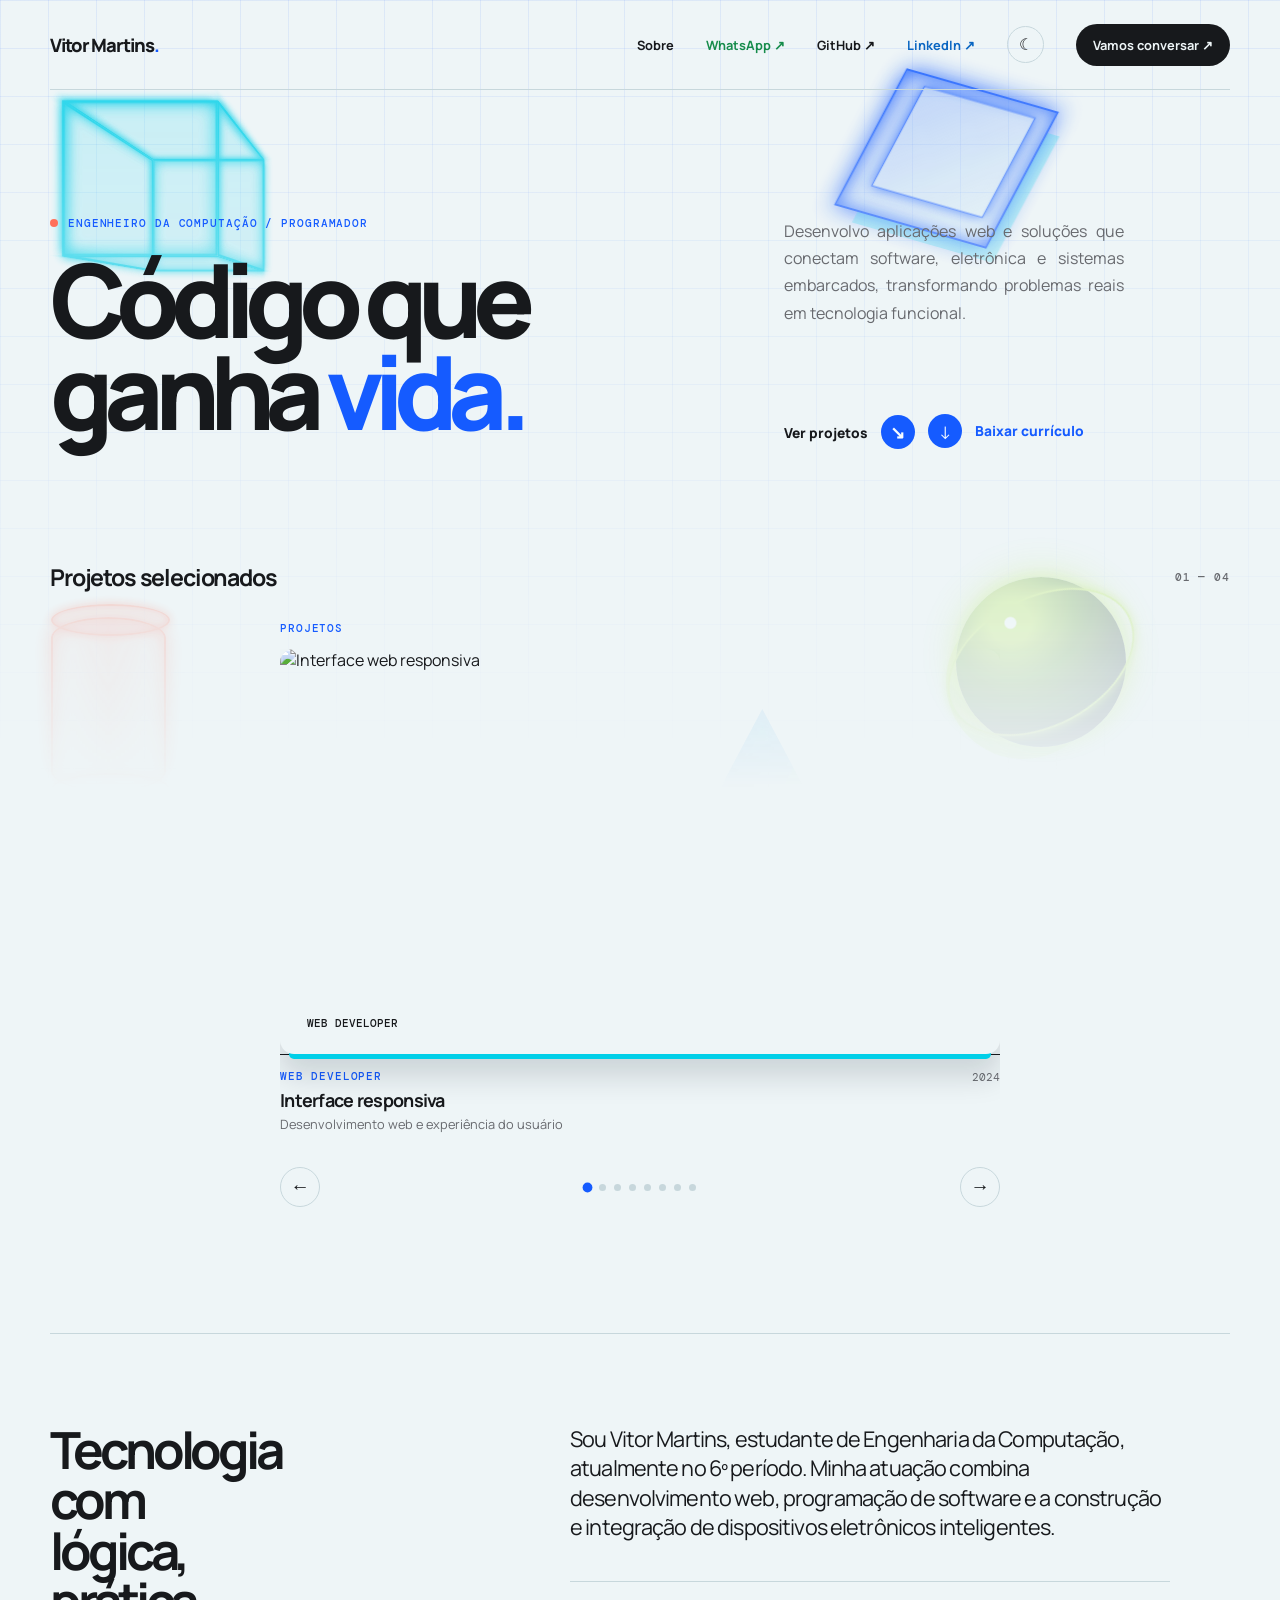
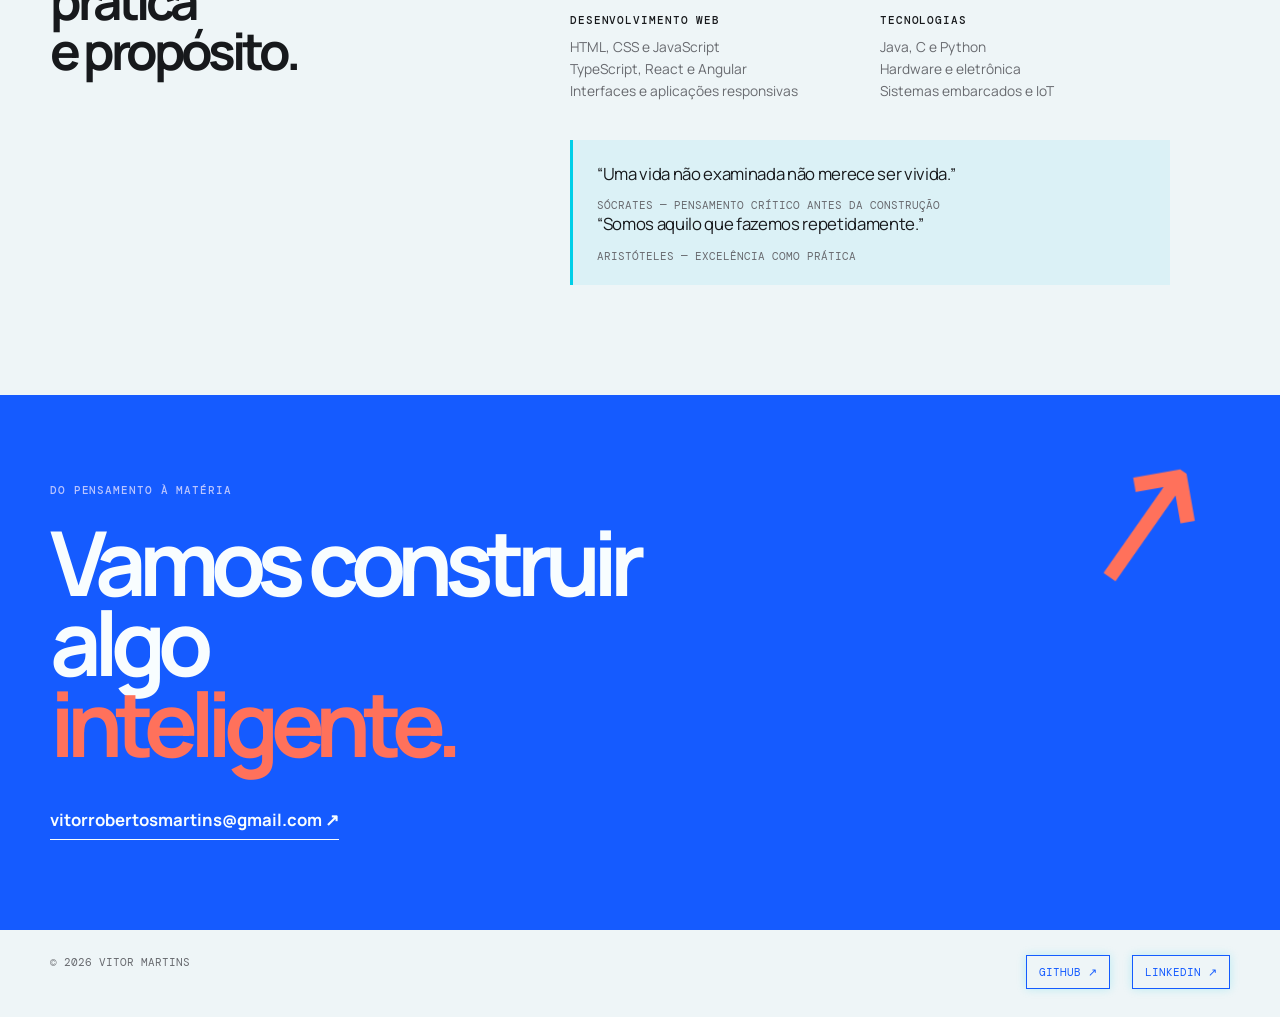
==== commit dead2d18: "introdução de imagens" ====
--- a/index.html
+++ b/index.html
@@ -54,27 +54,43 @@
         <section class="shell work-section" id="trabalho">
             <div class="section-head">
                 <h2>Projetos selecionados</h2>
-                <span class="label">01 — 04 / provisórios</span>
+                <span class="label">01 — 04 </span>
             </div>
             <div class="project-carousels">
                 <section class="theme-carousel theme-carousel--featured" data-carousel aria-labelledby="themes-title">
                     <h3 id="themes-title" class="theme-carousel-title">Projetos</h3>
                     <div class="project-grid" data-carousel-track>
                         <a class="project" href="#contato">
-                            <div class="project-image"><img src="images/web-interface.svg" alt="Interface web responsiva"><span class="project-tag">Web Developer</span></div>
+                            <div class="project-image"><img src="" alt="Interface web responsiva"><span class="project-tag">Web Developer</span></div>
                             <div class="project-meta"><div><span class="project-theme">Web Developer</span><h4>Interface responsiva</h4><p>Desenvolvimento web e experiência do usuário</p></div><span class="project-year">2024</span></div>
                         </a>
                         <a class="project project-slot" href="#contato">
-                            <div class="project-image"><img src="images/dashboard.svg" alt="Dashboard de automação"><span class="project-tag">Hardware</span></div>
+                            <div class="project-image"><img src="imagem/" alt="Dashboard web"><span class="project-tag">Hardware</span></div>
                             <div class="project-meta"><div><span class="project-theme">Hardware</span><h4>Sistema de automação</h4><p>Integração eletrônica e sistemas embarcados</p></div><span class="project-year">2025</span></div>
                         </a>
                         <a class="project project-slot" href="#contato">
-                            <div class="project-image"><img src="images/mobile-layout.svg" alt="Interface de plataforma de software"><span class="project-tag">Software</span></div>
+                            <div class="project-image"><img src="imagem/" alt="Plataforma web"><span class="project-tag">Software</span></div>
                             <div class="project-meta"><div><span class="project-theme">Software</span><h4>Plataforma em Java</h4><p>Programação orientada a objetos</p></div><span class="project-year">2025</span></div>
                         </a>
                         <a class="project project-slot" href="#contato">
-                            <div class="project-image"><img src="images/python-gui.svg" alt="Programa feito em Python com interface gráfica"><span class="project-tag">Python</span></div>
+                            <div class="project-image"><img src="imagem/programapython2.png" alt="Programa feito em Python com interface gráfica"><span class="project-tag">Python</span></div>
                             <div class="project-meta"><div><span class="project-theme">Python</span><h4>Programa com interface gráfica</h4><p>Aplicação desktop desenvolvida em Python</p></div><span class="project-year">2026</span></div>
+                        </a>
+                         <a class="project project-slot" href="#contato">
+                            <div class="project-image"><img src="imagem/programapython.png" alt="Programa em Python com interface gráfica"><span class="project-tag">Python</span></div>
+                            <div class="project-meta"><div><span class="project-theme">Python</span><h4>Python GUI</h4><p>Interface gráfica para software desktop</p></div><span class="project-year">2026</span></div>
+                        </a>
+                        <a class="project project-slot" href="#contato">
+                            <div class="project-image"><img src="imagem/web4.png" alt="Portfolio web"><span class="project-tag">Web Developer</span></div>
+                            <div class="project-meta"><div><span class="project-theme">Web Developer</span><h4>Aba do site</h4><p>Identidade digital e apresentação visual</p></div><span class="project-year">2026</span></div>
+                        </a>                      
+                        <a class="project project-slot" href="#contato">
+                            <div class="project-image"><img src="imagem/web1.png" alt="Landing page web"><span class="project-tag">Web Developer</span></div>
+                            <div class="project-meta"><div><span class="project-theme">Web Developer</span><h4>Landing page</h4><p>Estrutura visual e conversão</p></div><span class="project-year">2026</span></div>
+                        </a>
+                        <a class="project project-slot" href="#contato">
+                            <div class="project-image"><img src="imagem/web2.png" alt="Dashboard web de gestão"><span class="project-tag">Web Developer</span></div>
+                            <div class="project-meta"><div><span class="project-theme">Web Developer</span><h4>Dashboard</h4><p>Gestão compartilhada e UX clara</p></div><span class="project-year">2026</span></div>
                         </a>
                     </div>
                     <div class="carousel-controls" aria-label="Controles dos projetos">
@@ -160,12 +176,18 @@
 
             function goToSlide(index) {
                 currentSlide = (index + slides.length) % slides.length;
+                const slide = slides[currentSlide];
+                if (!slide) return;
                 track.scrollTo({
-                    left: slides[currentSlide].offsetLeft,
+                    left: slide.offsetLeft,
                     behavior: 'smooth'
                 });
                 updateControls();
             }
+
+            window.addEventListener('resize', () => {
+                goToSlide(currentSlide);
+            });
 
             function updateControls() {
                 dots.querySelectorAll('.carousel-dot').forEach((dot, dotIndex) => {
--- a/style.css
+++ b/style.css
@@ -146,14 +146,22 @@
         .theme-carousel--featured .project-grid {
             grid-template-columns: none;
             grid-auto-flow: column;
-            grid-auto-columns: 100%;
+            grid-auto-columns: min(100%, 760px);
             overflow-x: auto;
             scroll-snap-type: x mandatory;
+            padding-bottom: 8px;
+            align-items: stretch;
+        }
+        .theme-carousel--featured .project {
+            width: 100%;
         }
         .theme-carousel--featured .project-image {
-            width: min(calc(100% - 20px), 800px);
+            width: 100%;
             margin: 0 auto;
-            aspect-ratio: 16 / 8;
+            aspect-ratio: 16 / 9;
+            border-radius: 14px;
+            overflow: hidden;
+            background: rgba(255,255,255,.04);
         }
         .project-grid {
             display: grid;
@@ -166,11 +174,11 @@
         }
         .project-grid::-webkit-scrollbar { display: none; }
         .project { min-width: 0; scroll-snap-align: start; }
-        .project-image { position: relative; overflow: hidden; aspect-ratio: 16 / 10; background: #d5ddff; box-shadow: 0 14px 0 -9px var(--cyan), 0 22px 30px rgba(8, 21, 34, .15); transition: box-shadow .6s ease; }
+        .project-image { position: relative; overflow: hidden; aspect-ratio: 16 / 10; background: transparent; box-shadow: 0 14px 0 -9px var(--cyan), 0 22px 30px rgba(8, 21, 34, .15); transition: box-shadow .6s ease; }
         .project-image::after { content: ""; position: absolute; inset: 12px; border: 1px solid rgba(0, 207, 232, .55); opacity: 0; pointer-events: none; transition: opacity .4s ease; }
-        .project-image img { width: 100%; height: 100%; display: block; object-fit: cover; transition: transform .6s cubic-bezier(.2,.7,.2,1), filter .6s ease; }
+        .project-image img { width: 100%; height: 100%; display: block; object-fit: contain; background: transparent; transition: transform .6s cubic-bezier(.2,.7,.2,1), filter .6s ease; }
         .project-slot { margin: 8px 0; }
-        .project-slot .project-image { display: grid; place-items: center; border: 1px dashed var(--line); background: rgba(0, 207, 232, .05); box-shadow: none; }
+        .project-slot .project-image { display: grid; place-items: center; border: none; background: transparent; box-shadow: none; }
         .project-slot:hover .project-image { border-color: var(--blue); box-shadow: 0 18px 0 -9px var(--cyan), 0 28px 42px rgba(8, 21, 34, .18); }
         .slot-label { color: var(--muted); font: 500 .72rem var(--mono); letter-spacing: .08em; text-transform: uppercase; }
         .project:hover .project-image { box-shadow: 0 18px 0 -9px var(--cyan), 0 28px 42px rgba(8, 21, 34, .28); }
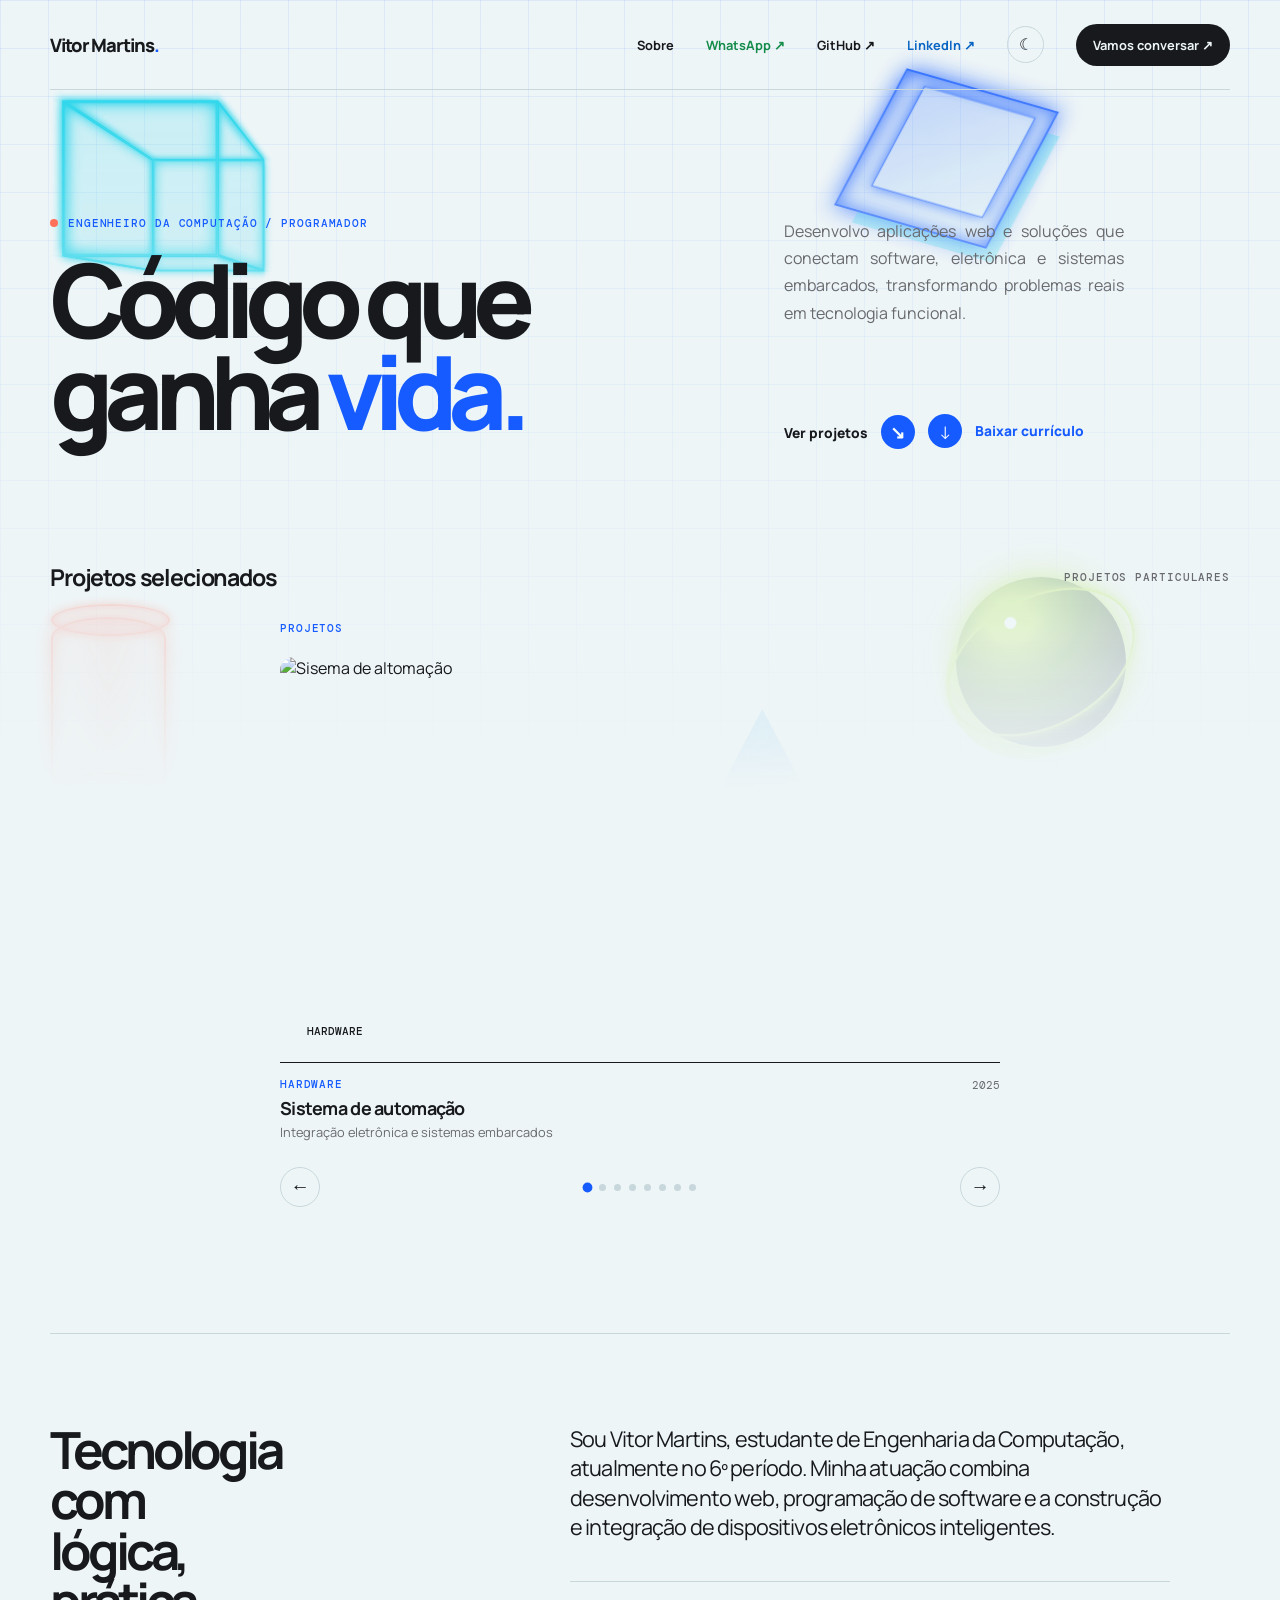
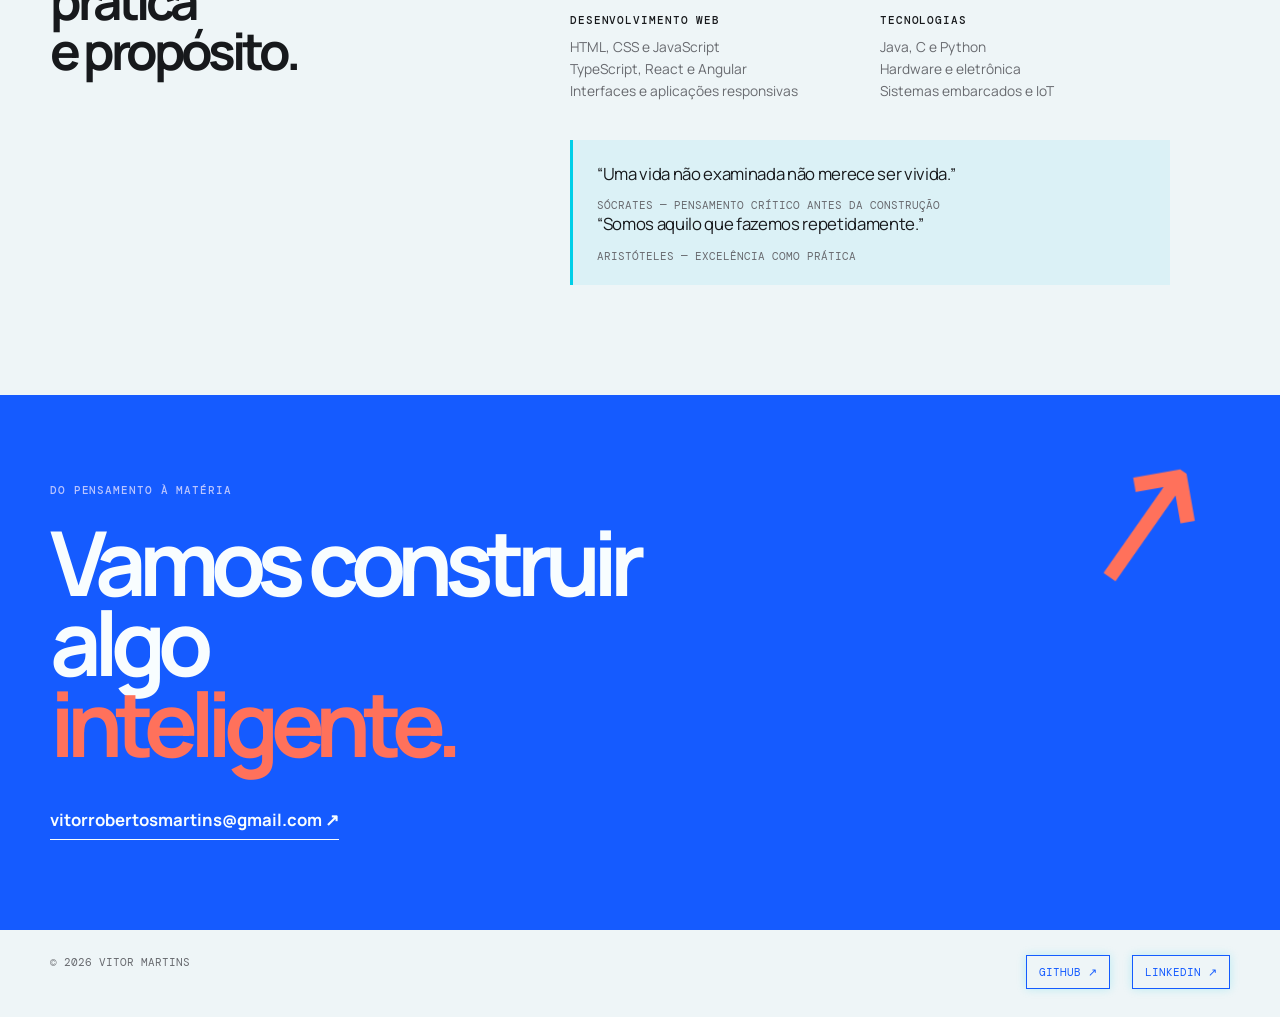
==== commit 59a2e038: "ajuste de carrossel (sequênceia)" ====
--- a/index.html
+++ b/index.html
@@ -54,43 +54,43 @@
         <section class="shell work-section" id="trabalho">
             <div class="section-head">
                 <h2>Projetos selecionados</h2>
-                <span class="label">01 — 04 </span>
+                <span class="label">projetos particulares</span>
             </div>
             <div class="project-carousels">
                 <section class="theme-carousel theme-carousel--featured" data-carousel aria-labelledby="themes-title">
                     <h3 id="themes-title" class="theme-carousel-title">Projetos</h3>
                     <div class="project-grid" data-carousel-track>
-                        <a class="project" href="#contato">
-                            <div class="project-image"><img src="" alt="Interface web responsiva"><span class="project-tag">Web Developer</span></div>
-                            <div class="project-meta"><div><span class="project-theme">Web Developer</span><h4>Interface responsiva</h4><p>Desenvolvimento web e experiência do usuário</p></div><span class="project-year">2024</span></div>
-                        </a>
-                        <a class="project project-slot" href="#contato">
-                            <div class="project-image"><img src="imagem/" alt="Dashboard web"><span class="project-tag">Hardware</span></div>
+                        <a class="project project-slot" href="#contato">
+                            <div class="project-image"><img src="imagem/" alt="Sisema de altomação"><span class="project-tag">Hardware</span></div>
                             <div class="project-meta"><div><span class="project-theme">Hardware</span><h4>Sistema de automação</h4><p>Integração eletrônica e sistemas embarcados</p></div><span class="project-year">2025</span></div>
                         </a>
                         <a class="project project-slot" href="#contato">
-                            <div class="project-image"><img src="imagem/" alt="Plataforma web"><span class="project-tag">Software</span></div>
+                            <div class="project-image"><img src="imagem/" alt="programa em Java"><span class="project-tag">Software</span></div>
                             <div class="project-meta"><div><span class="project-theme">Software</span><h4>Plataforma em Java</h4><p>Programação orientada a objetos</p></div><span class="project-year">2025</span></div>
                         </a>
                         <a class="project project-slot" href="#contato">
                             <div class="project-image"><img src="imagem/programapython2.png" alt="Programa feito em Python com interface gráfica"><span class="project-tag">Python</span></div>
-                            <div class="project-meta"><div><span class="project-theme">Python</span><h4>Programa com interface gráfica</h4><p>Aplicação desktop desenvolvida em Python</p></div><span class="project-year">2026</span></div>
+                            <div class="project-meta"><div><span class="project-theme">Python</span><h4>Programa com interface gráfica</h4><p>Aplicação desktop desenvolvida em Python</p></div><span class="project-year">2025</span></div>
                         </a>
                          <a class="project project-slot" href="#contato">
                             <div class="project-image"><img src="imagem/programapython.png" alt="Programa em Python com interface gráfica"><span class="project-tag">Python</span></div>
-                            <div class="project-meta"><div><span class="project-theme">Python</span><h4>Python GUI</h4><p>Interface gráfica para software desktop</p></div><span class="project-year">2026</span></div>
+                            <div class="project-meta"><div><span class="project-theme">Python</span><h4>Python GUI</h4><p>Interface gráfica para software desktop</p></div><span class="project-year">2025</span></div>
+                        </a>
+                         <a class="project" href="#contato">
+                            <div class="project-image"><img src="imagem/web1.png" alt="Interface web responsiva"><span class="project-tag">Web Developer</span></div>
+                            <div class="project-meta"><div><span class="project-theme">Web Developer</span><h4>Interface responsiva</h4><p>Desenvolvimento web e experiência do usuário</p></div><span class="project-year">2025</span></div>
                         </a>
                         <a class="project project-slot" href="#contato">
                             <div class="project-image"><img src="imagem/web4.png" alt="Portfolio web"><span class="project-tag">Web Developer</span></div>
-                            <div class="project-meta"><div><span class="project-theme">Web Developer</span><h4>Aba do site</h4><p>Identidade digital e apresentação visual</p></div><span class="project-year">2026</span></div>
+                            <div class="project-meta"><div><span class="project-theme">Web Developer</span><h4>Aba do site</h4><p>Identidade digital e apresentação visual</p></div><span class="project-year">2025</span></div>
                         </a>                      
                         <a class="project project-slot" href="#contato">
-                            <div class="project-image"><img src="imagem/web1.png" alt="Landing page web"><span class="project-tag">Web Developer</span></div>
-                            <div class="project-meta"><div><span class="project-theme">Web Developer</span><h4>Landing page</h4><p>Estrutura visual e conversão</p></div><span class="project-year">2026</span></div>
+                            <div class="project-image"><img src="imagem/web3.png" alt="Landing page web"><span class="project-tag">Web Developer</span></div>
+                            <div class="project-meta"><div><span class="project-theme">Web Developer</span><h4>Landing page</h4><p>Estrutura visual e conversão</p></div><span class="project-year">2025</span></div>
                         </a>
                         <a class="project project-slot" href="#contato">
                             <div class="project-image"><img src="imagem/web2.png" alt="Dashboard web de gestão"><span class="project-tag">Web Developer</span></div>
-                            <div class="project-meta"><div><span class="project-theme">Web Developer</span><h4>Dashboard</h4><p>Gestão compartilhada e UX clara</p></div><span class="project-year">2026</span></div>
+                            <div class="project-meta"><div><span class="project-theme">Web Developer</span><h4>Dashboard</h4><p>Gestão compartilhada e UX clara</p></div><span class="project-year">2025</span></div>
                         </a>
                     </div>
                     <div class="carousel-controls" aria-label="Controles dos projetos">
@@ -216,7 +216,7 @@
                 stopAutoplay();
                 autoplay = window.setInterval(() => {
                     goToSlide(currentSlide + 1);
-                }, 5000);
+                }, 7000);
             };
             const stopAutoplay = () => window.clearInterval(autoplay);
 
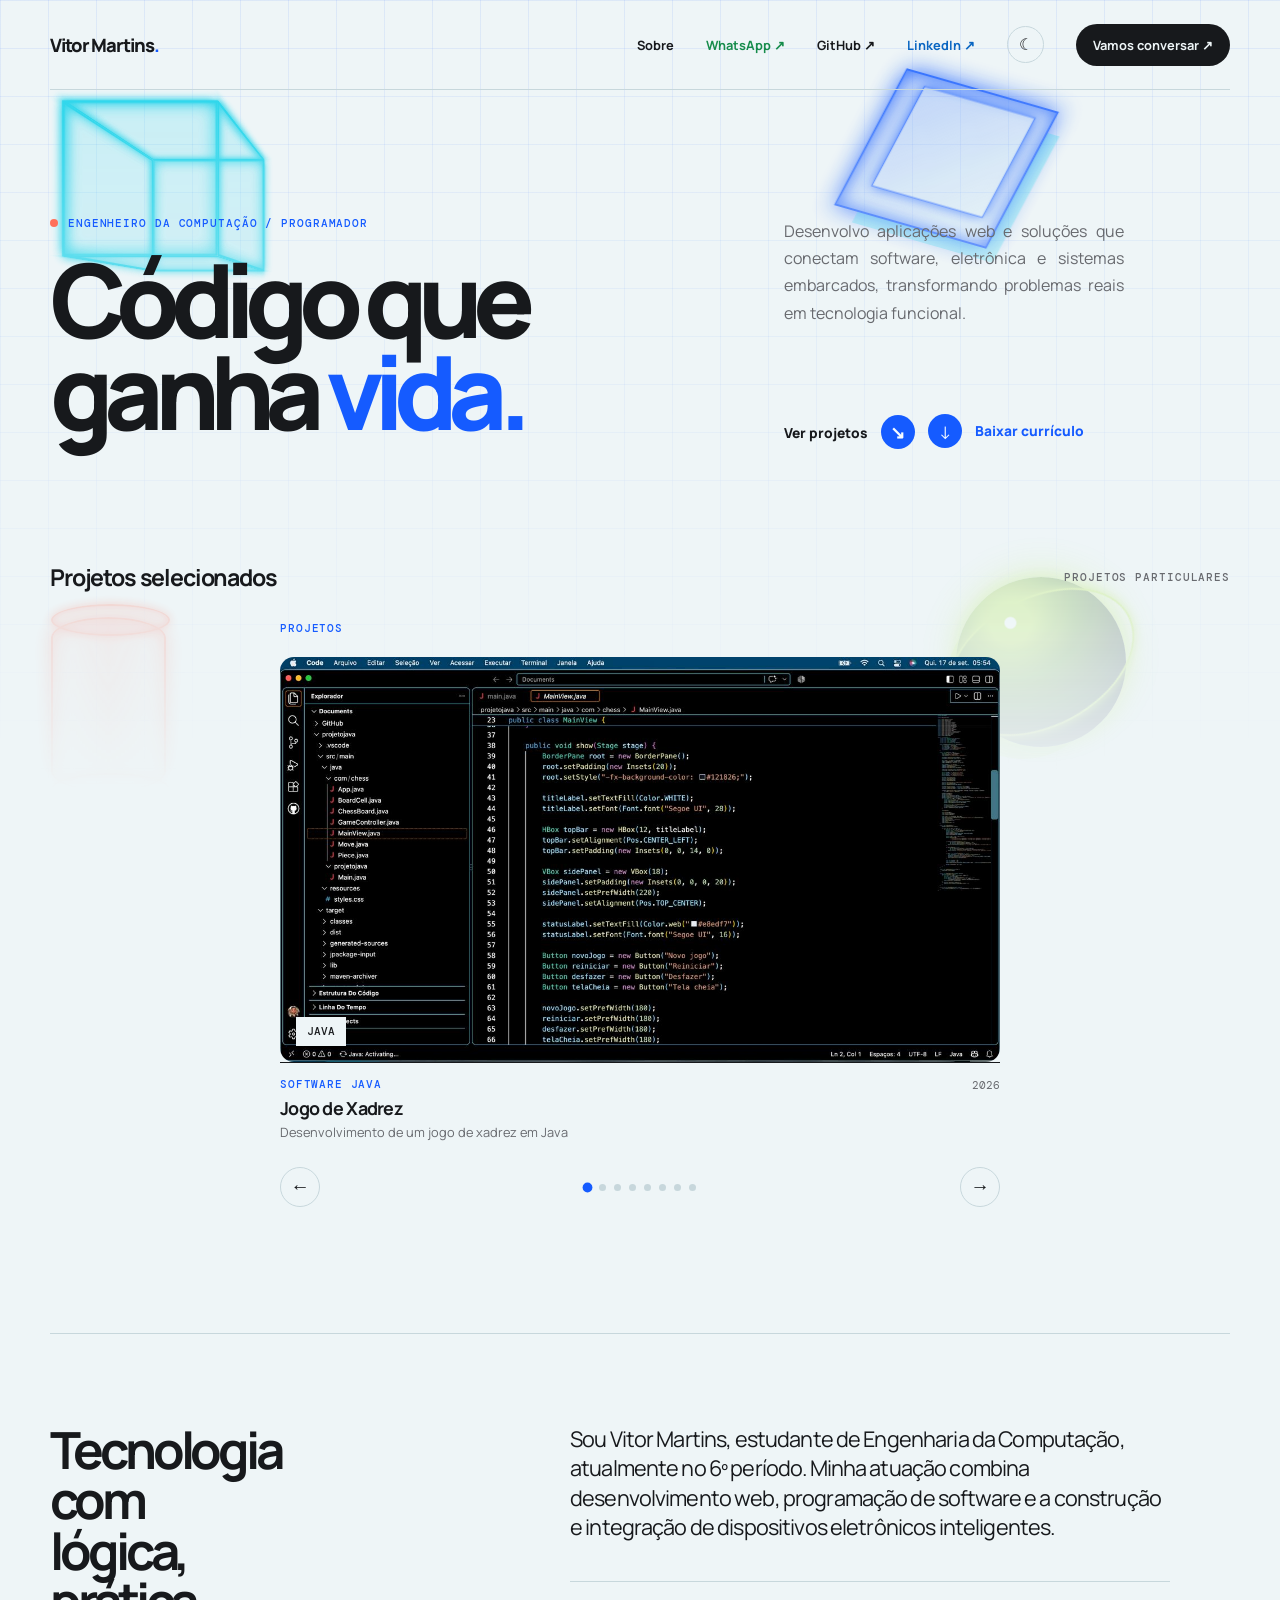
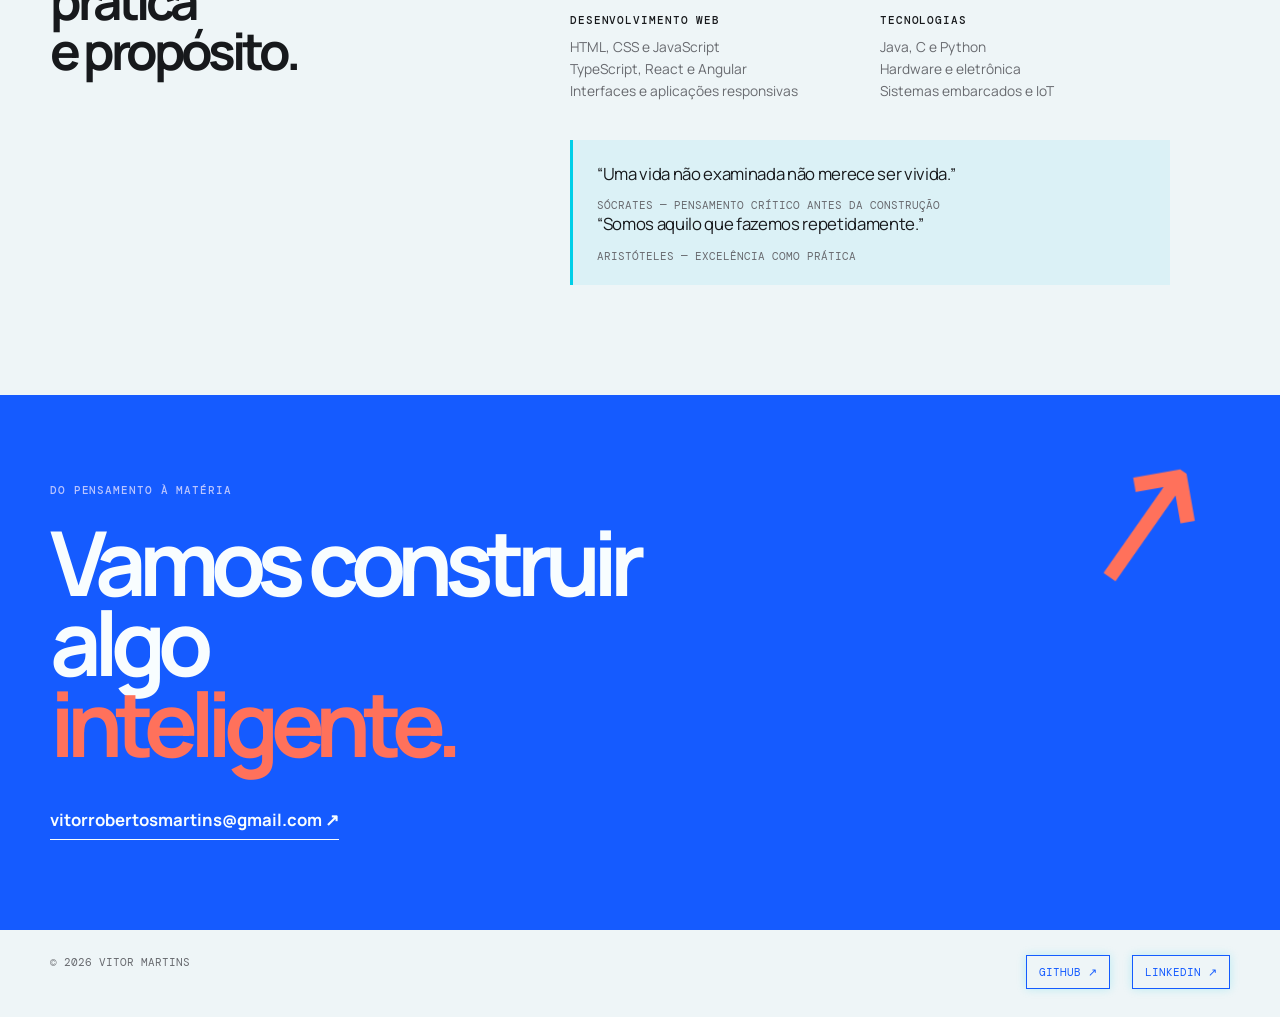
==== commit dc2a96b8: "introdução do projetpo java" ====
--- a/index.html
+++ b/index.html
@@ -61,12 +61,12 @@
                     <h3 id="themes-title" class="theme-carousel-title">Projetos</h3>
                     <div class="project-grid" data-carousel-track>
                         <a class="project project-slot" href="#contato">
-                            <div class="project-image"><img src="imagem/" alt="Sisema de altomação"><span class="project-tag">Hardware</span></div>
-                            <div class="project-meta"><div><span class="project-theme">Hardware</span><h4>Sistema de automação</h4><p>Integração eletrônica e sistemas embarcados</p></div><span class="project-year">2025</span></div>
-                        </a>
-                        <a class="project project-slot" href="#contato">
-                            <div class="project-image"><img src="imagem/" alt="programa em Java"><span class="project-tag">Software</span></div>
-                            <div class="project-meta"><div><span class="project-theme">Software</span><h4>Plataforma em Java</h4><p>Programação orientada a objetos</p></div><span class="project-year">2025</span></div>
+                            <div class="project-image"><img src="imagem/java1.jpeg" alt="Programa em java"><span class="project-tag">Java</span></div>
+                            <div class="project-meta"><div><span class="project-theme">Software Java</span><h4>Jogo de Xadrez</h4><p>Desenvolvimento de um jogo de xadrez em Java</p></div><span class="project-year">2026</span></div>
+                        </a>
+                        <a class="project project-slot" href="#contato">
+                            <div class="project-image"><img src="imagem/java2.jpeg" alt="programa em Java"><span class="project-tag">Software</span></div>
+                            <div class="project-meta"><div><span class="project-theme">Software</span><h4>Plataforma em Java</h4><p>Programação orientada a objetos</p></div><span class="project-year">2026</span></div>
                         </a>
                         <a class="project project-slot" href="#contato">
                             <div class="project-image"><img src="imagem/programapython2.png" alt="Programa feito em Python com interface gráfica"><span class="project-tag">Python</span></div>
